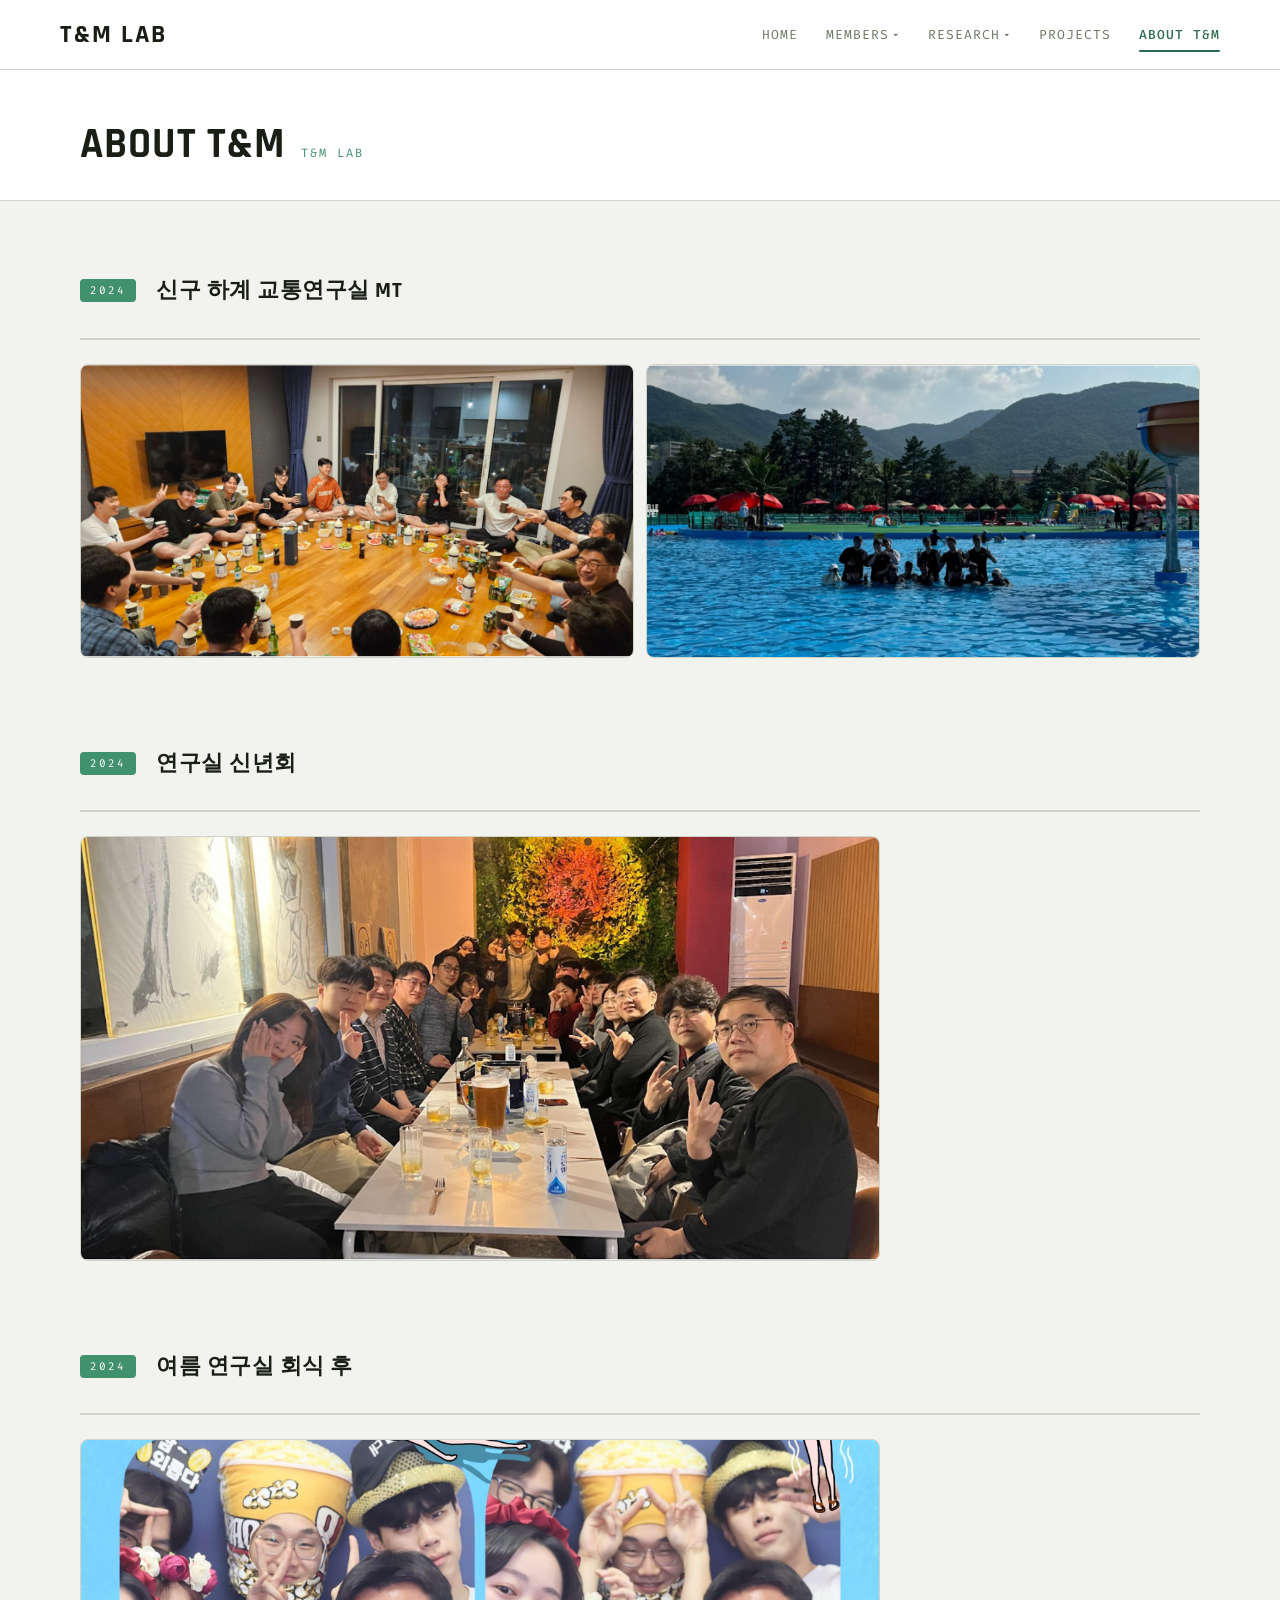
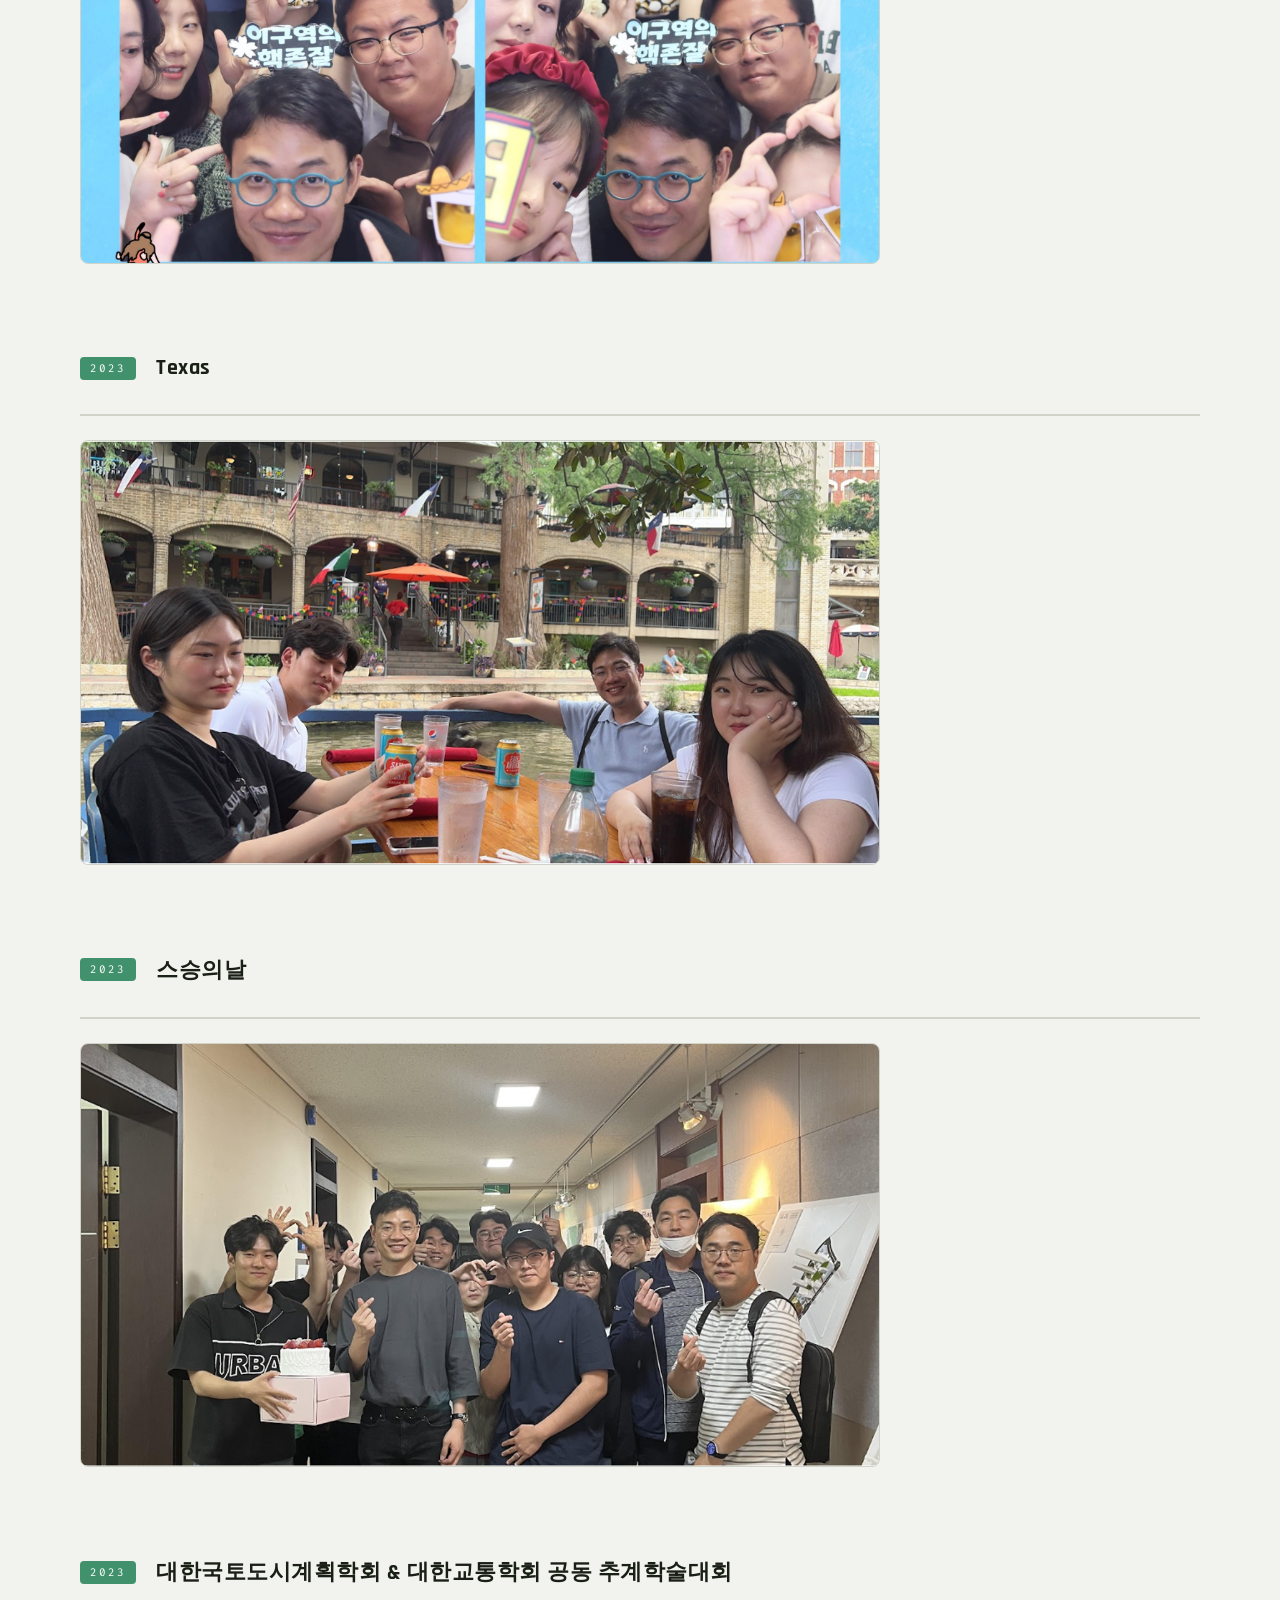
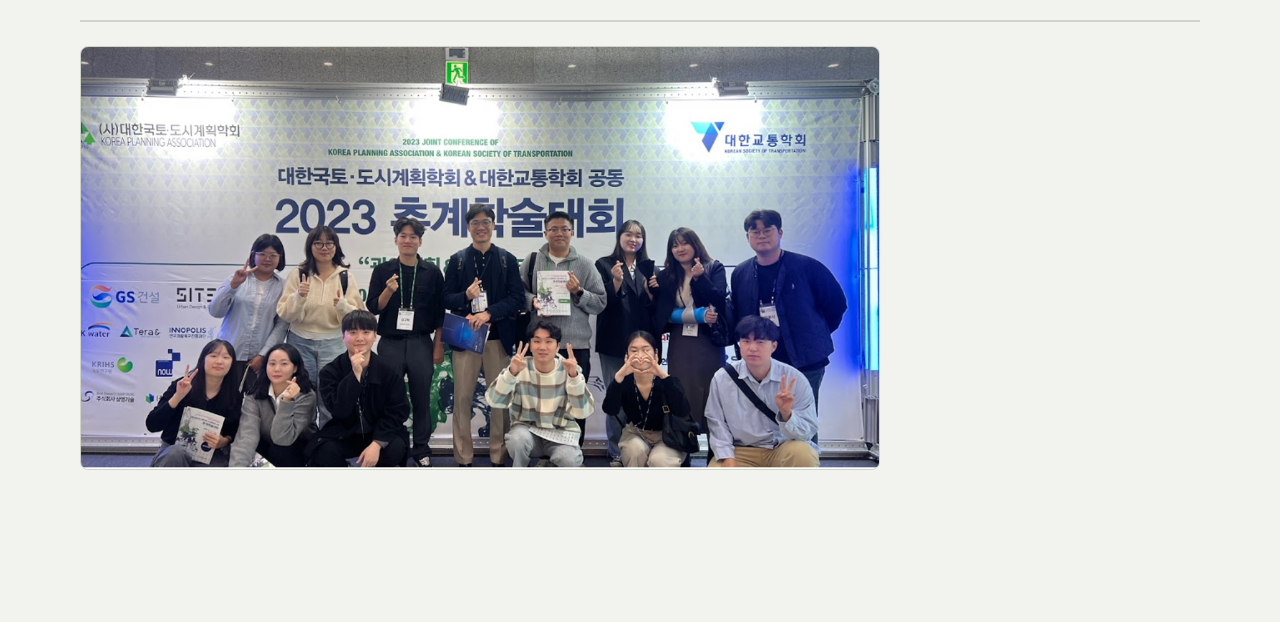
==== About.html @ 8f8538b5 "Add files via upload" ====
<!DOCTYPE html>
<html lang="ko">
<head>
<meta charset="UTF-8">
<title>T&M LAB — About T&M</title>
<link rel="stylesheet" href="css/style_Publications.css">
<link href="https://fonts.googleapis.com/css2?family=Rajdhani:wght@500;700&family=Noto+Sans+KR:wght@300;400;600&family=Fira+Code:wght@400;500&display=swap" rel="stylesheet">

<style>
/* ── About 갤러리 스타일 ── */
.about-wrap {
  max-width: 1400px;
  margin: 0 auto;
  padding: 56px 80px 80px;
}

/* 이벤트 블록 */
.event-block {
  margin-bottom: 72px;
}

.event-header {
  display: flex;
  align-items: center;
  gap: 20px;
  margin-bottom: 24px;
  padding-bottom: 14px;
  border-bottom: 2px solid var(--border);
}

.event-year {
  font-family: 'Fira Code', monospace;
  font-size: 11px;
  letter-spacing: 2px;
  color: white;
  background: var(--green-mid);
  padding: 4px 10px;
  border-radius: 4px;
  flex-shrink: 0;
}

.event-title {
  font-family: 'Rajdhani', sans-serif;
  font-size: 22px;
  font-weight: 700;
  color: var(--text);
  letter-spacing: 0.5px;
}

/* 사진 그리드 */
.photo-grid {
  display: grid;
  gap: 12px;
}

/* 사진 1장 */
.photo-grid.cols-1 {
  grid-template-columns: 1fr;
  max-width: 800px;
}

/* 사진 2장 */
.photo-grid.cols-2 {
  grid-template-columns: repeat(2, 1fr);
}

/* 사진 3장 */
.photo-grid.cols-3 {
  grid-template-columns: repeat(3, 1fr);
}

/* 사진 4장 이상: 2열 또는 3열 자동 */
.photo-grid.cols-4 {
  grid-template-columns: repeat(2, 1fr);
}
.photo-grid.cols-5,
.photo-grid.cols-6 {
  grid-template-columns: repeat(3, 1fr);
}

/* 사진 카드 */
.photo-card {
  position: relative;
  overflow: hidden;
  border-radius: 8px;
  background: var(--bg);
  border: 1px solid var(--border);
  aspect-ratio: 17:9;
}

.photo-card img {
  width: 100%;
  height: 100%;
  object-fit: cover;
  display: block;
  transition: transform .4s ease;
}

.photo-card:hover img {
  transform: scale(1.04);
}

/* 이미지 없을 때 placeholder */
.photo-card .placeholder {
  width: 100%;
  height: 100%;
  display: flex;
  flex-direction: column;
  align-items: center;
  justify-content: center;
  gap: 8px;
  color: var(--border);
}

.photo-card .placeholder svg {
  opacity: .4;
}

.photo-card .placeholder span {
  font-family: 'Fira Code', monospace;
  font-size: 11px;
  opacity: .5;
}

/* 라이트박스 오버레이 */
#lightbox {
  display: none;
  position: fixed;
  inset: 0;
  background: rgba(0,0,0,.88);
  z-index: 9999;
  align-items: center;
  justify-content: center;
}
#lightbox.active { display: flex; }

#lightbox img {
  max-width: 90vw;
  max-height: 88vh;
  object-fit: contain;
  border-radius: 4px;
  box-shadow: 0 8px 48px rgba(0,0,0,.6);
}

#lightbox-close {
  position: fixed;
  top: 24px;
  right: 32px;
  color: white;
  font-size: 32px;
  cursor: pointer;
  line-height: 1;
  opacity: .7;
  transition: opacity .2s;
}
#lightbox-close:hover { opacity: 1; }

#lightbox-prev,
#lightbox-nav,
#lightbox-next {
  position: fixed;
  top: 50%;
  transform: translateY(-50%);
  color: white;
  font-size: 36px;
  cursor: pointer;
  opacity: .6;
  transition: opacity .2s;
  user-select: none;
  padding: 16px;
}
#lightbox-prev:hover,
#lightbox-next:hover { opacity: 1; }
#lightbox-prev { left: 16px; }
#lightbox-next { right: 16px; }

#lightbox-caption {
  position: fixed;
  bottom: 20px;
  left: 50%;
  transform: translateX(-50%);
  color: rgba(255,255,255,.7);
  font-family: 'Fira Code', monospace;
  font-size: 12px;
  letter-spacing: 1px;
}
</style>
</head>

<body>

<!-- ── HEADER ── -->
<header>
  <a class="logo" href="index.html">T&M LAB</a>
  <nav>
    <div class="nav-item"><a href="index.html">HOME</a></div>
    <div class="nav-item has-drop">
      <a href="Members/Advisor.html">MEMBERS <span class="chevron">▾</span></a>
      <div class="dropdown">
        <div class="dropdown-inner">
          <a href="Members/Advisor.html">Advisor</a>
          <a href="Members/Advisee.html">Advisee</a>
          <a href="Members/Postdoc.html">Postdoc</a>
          <a href="Members/Alumni.html">Alumni</a>
        </div>
      </div>
    </div>
    <div class="nav-item has-drop">
      <a href="Research/Publications.html">RESEARCH <span class="chevron">▾</span></a>
      <div class="dropdown">
        <div class="dropdown-inner">
          <a href="Research/Publications.html">Publications</a>
          <a href="Research/Patents.html">Patents</a>
          <a href="Research/Awards.html">Awards</a>
          <a href="Research/Conference.html">Conference Papers</a>
        </div>
      </div>
    </div>
    <div class="nav-item"><a href="Projects.html">PROJECTS</a></div>
    <div class="nav-item active"><a href="About.html">ABOUT T&M</a></div>
  </nav>
</header>

<!-- ── PAGE HERO ── -->
<div class="page-hero">
  <div class="page-hero-top">
    <h1>ABOUT T&M</h1>
    <span>T&M LAB</span>
  </div>
</div>

<!-- ── CONTENT ── -->
<div class="about-wrap">

  <!--
  =====================================================================
  이벤트 추가 방법:

  <div class="event-block">
    <div class="event-header">
      <span class="event-year">YYYY</span>
      <h2 class="event-title">이벤트 이름</h2>
    </div>
    <div class="photo-grid cols-N">   ← N = 사진 수 (1~6)
      <div class="photo-card">
        <img src="img/about/파일명.jpg" alt="설명" loading="lazy">
      </div>
      ... (사진 수만큼 반복)
    </div>
  </div>

  사진 수에 따라 cols-1 ~ cols-6 중 선택
  =====================================================================
  -->

  <!-- ── 2024 신구 하계 교통연구실 MT ── -->
  <div class="event-block">
    <div class="event-header">
      <span class="event-year">2024</span>
      <h2 class="event-title">신구 하계 교통연구실 MT</h2>
    </div>
    <div class="photo-grid cols-2">
      <div class="photo-card">
        <img src="img/about/2024 신구 하계 교통연구실 MT_1.png" alt="2024 하계 MT" loading="lazy"
             onerror="this.style.display='none';this.nextElementSibling.style.display='flex'">
        <div class="placeholder" style="display:none">
          <svg width="40" height="40" viewBox="0 0 24 24" fill="none" stroke="currentColor" stroke-width="1.5"><rect x="3" y="3" width="18" height="18" rx="2"/><circle cx="8.5" cy="8.5" r="1.5"/><path d="m21 15-5-5L5 21"/></svg>
          <span>img/about/2024_mt_01.jpg</span>
        </div>
      </div>
      <div class="photo-card">
        <img src="img/about/2024 신구 하계 교통연구실 MT_2.png" alt="2024 하계 MT" loading="lazy"
             onerror="this.style.display='none';this.nextElementSibling.style.display='flex'">
        <div class="placeholder" style="display:none">
          <svg width="40" height="40" viewBox="0 0 24 24" fill="none" stroke="currentColor" stroke-width="1.5"><rect x="3" y="3" width="18" height="18" rx="2"/><circle cx="8.5" cy="8.5" r="1.5"/><path d="m21 15-5-5L5 21"/></svg>
          <span>img/about/2024_mt_02.jpg</span>
        </div>
      </div>
    </div>
  </div>

  <!-- ── 2024 연구실 신년회 ── -->
  <div class="event-block">
    <div class="event-header">
      <span class="event-year">2024</span>
      <h2 class="event-title">연구실 신년회</h2>
    </div>
    <div class="photo-grid cols-1">
      <div class="photo-card">
        <img src="img/about/2024 연구실 신년회.png" alt="2024 신년회" loading="lazy"
             onerror="this.style.display='none';this.nextElementSibling.style.display='flex'">
        <div class="placeholder" style="display:none">
          <svg width="40" height="40" viewBox="0 0 24 24" fill="none" stroke="currentColor" stroke-width="1.5"><rect x="3" y="3" width="18" height="18" rx="2"/><circle cx="8.5" cy="8.5" r="1.5"/><path d="m21 15-5-5L5 21"/></svg>
          <span>img/about/2024_newyear_01.jpg</span>
        </div>
      </div>
    </div>
  </div>

  <!-- ── 2024 여름 연구실 회식 후 ── -->
  <div class="event-block">
    <div class="event-header">
      <span class="event-year">2024</span>
      <h2 class="event-title">여름 연구실 회식 후</h2>
    </div>
    <div class="photo-grid cols-1">
      <div class="photo-card">
        <img src="img/about/2024 여름연구실 회식후_가공.jpg" alt="2024 여름 회식" loading="lazy"
             onerror="this.style.display='none';this.nextElementSibling.style.display='flex'">
        <div class="placeholder" style="display:none">
          <svg width="40" height="40" viewBox="0 0 24 24" fill="none" stroke="currentColor" stroke-width="1.5"><rect x="3" y="3" width="18" height="18" rx="2"/><circle cx="8.5" cy="8.5" r="1.5"/><path d="m21 15-5-5L5 21"/></svg>
          <span>img/about/2024_dinner_01.jpg</span>
        </div>
      </div>
    </div>
  </div>

  <!-- ── 2023 Texas ── -->
  <div class="event-block">
    <div class="event-header">
      <span class="event-year">2023</span>
      <h2 class="event-title">Texas</h2>
    </div>
    <div class="photo-grid cols-1">
      <div class="photo-card">
        <img src="img/about/2023 Texas.png" alt="2023 Texas" loading="lazy"
             onerror="this.style.display='none';this.nextElementSibling.style.display='flex'">
        <div class="placeholder" style="display:none">
          <svg width="40" height="40" viewBox="0 0 24 24" fill="none" stroke="currentColor" stroke-width="1.5"><rect x="3" y="3" width="18" height="18" rx="2"/><circle cx="8.5" cy="8.5" r="1.5"/><path d="m21 15-5-5L5 21"/></svg>
          <span>img/about/2023_texas_01.jpg</span>
        </div>
      </div>
    </div>
  </div>

  <!-- ── 2023 스승의날 ── -->
  <div class="event-block">
    <div class="event-header">
      <span class="event-year">2023</span>
      <h2 class="event-title">스승의날</h2>
    </div>
    <div class="photo-grid cols-1">
      <div class="photo-card">
        <img src="img/about/2023 스승의날.png" alt="2023 스승의날" loading="lazy"
             onerror="this.style.display='none';this.nextElementSibling.style.display='flex'">
        <div class="placeholder" style="display:none">
          <svg width="40" height="40" viewBox="0 0 24 24" fill="none" stroke="currentColor" stroke-width="1.5"><rect x="3" y="3" width="18" height="18" rx="2"/><circle cx="8.5" cy="8.5" r="1.5"/><path d="m21 15-5-5L5 21"/></svg>
          <span>img/about/2023_teachersday_01.jpg</span>
        </div>
      </div>
    </div>
  </div>

  <!-- ── 2023 대한국토도시계획학회&대한교통학회 공동 추계학술대회 ── -->
  <div class="event-block">
    <div class="event-header">
      <span class="event-year">2023</span>
      <h2 class="event-title">대한국토도시계획학회 &amp; 대한교통학회 공동 추계학술대회</h2>
    </div>
    <div class="photo-grid cols-1">
      <div class="photo-card">
        <img src="img/about/2023 대한국토도시계획학회&대한교통학회 공동 추계학술대회.png" alt="2023 추계학술대회" loading="lazy"
             onerror="this.style.display='none';this.nextElementSibling.style.display='flex'">
        <div class="placeholder" style="display:none">
          <svg width="40" height="40" viewBox="0 0 24 24" fill="none" stroke="currentColor" stroke-width="1.5"><rect x="3" y="3" width="18" height="18" rx="2"/><circle cx="8.5" cy="8.5" r="1.5"/><path d="m21 15-5-5L5 21"/></svg>
          <span>img/about/2023_conference_01.jpg</span>
        </div>
      </div>
    </div>
  </div>

</div><!-- /about-wrap -->

<!-- ── 라이트박스 ── -->
<div id="lightbox">
  <span id="lightbox-close">&times;</span>
  <span id="lightbox-prev">&#8249;</span>
  <img id="lightbox-img" src="" alt="">
  <span id="lightbox-next">&#8250;</span>
  <div id="lightbox-caption"></div>
</div>

</div><!-- /research-wrap -->
<script src="js/about.js"></script>

</body>
</html>
---- css/style_Publications.css ----
:root{
  --bg:#F2F3EE;
  --green-deep:#2D6A4F;
  --green-mid:#40916C;
  --green-light:#52B788;
  --orange:#C06000;
  --text:#1a1f16;
  --text-sub:#4a5240;
  --border:#d0d4c8;
}

*{ box-sizing:border-box; }

body{
  margin:0;
  background:var(--bg);
  font-family:'Noto Sans KR',sans-serif;
  color:var(--text);
}

/* ── HEADER ── */
header{
  display:flex;
  justify-content:space-between;
  align-items:center;
  padding:18px 60px;
  border-bottom:1px solid var(--border);
  background:#ffffff;
  position:relative;
  z-index:100;
}

.logo{
  font-family:Rajdhani;
  font-weight:700;
  font-size:26px;
  letter-spacing:2px;
  text-decoration:none;
  color:var(--text);
}

nav{ display:flex; align-items:center; }

.nav-item{
  position:relative;
  margin-left:28px;
}

.nav-item > a{
  text-decoration:none;
  font-family:'Fira Code';
  font-size:13px;
  color:#6b7560;
  letter-spacing:1px;
  padding:6px 0;
  display:flex;
  align-items:center;
  gap:4px;
  transition:.2s;
  cursor:pointer;
}

.nav-item > a:hover{ color:var(--green-deep); }

.nav-item.active > a{ color:var(--green-deep); font-weight:500; }

.nav-item.active:not(.has-drop) > a::after{
  content:''; position:absolute; bottom:-3px; left:0; right:0;
  height:2px; background:var(--green-deep); border-radius:2px;
}

.nav-item.active.has-drop > a::before{
  content:''; position:absolute; bottom:-3px; left:0; right:0;
  height:2px; background:var(--green-deep); border-radius:2px;
}

.nav-item.has-drop > a .chevron{ font-size:11px; transition:.2s; display:inline-block; }
.nav-item:hover > a .chevron{ transform:rotate(180deg); }

.dropdown{
  position:absolute; top:100%; padding-top:20px; left:50%;
  transform:translateX(-50%); background:transparent;
  opacity:0; pointer-events:none; transition:opacity .2s; z-index:200;
}

.nav-item:hover .dropdown{ opacity:1; pointer-events:all; }

.dropdown-inner{
  background:#fff; border:1px solid var(--border); border-radius:8px;
  overflow:hidden; box-shadow:0 12px 32px rgba(0,0,0,.1); min-width:160px;
}

.dropdown a{
  display:block; padding:10px 18px; font-family:'Fira Code'; font-size:11px;
  color:#4a5240; text-decoration:none; transition:.15s; white-space:nowrap;
  border-bottom:1px solid #f0f2ec;
}

.dropdown a:last-child{ border-bottom:none; }
.dropdown a:hover{ background:var(--bg); color:var(--green-deep); padding-left:22px; }

/* ── PAGE HERO ── */
.page-hero{
  background:#fff;
  border-bottom:1px solid var(--border);
  padding:48px 80px 0;
}

.page-hero-top{
  display:flex; align-items:baseline; gap:16px; margin-bottom:28px;
}

.page-hero-top h1{
  font-family:Rajdhani; font-size:42px; font-weight:700; margin:0; letter-spacing:1px;
}

.page-hero-top span{
  font-family:'Fira Code'; font-size:12px; color:var(--green-mid); letter-spacing:2px;
}

.sub-nav{ display:flex; gap:0; }

.sub-nav a{
  font-family:'Fira Code'; font-size:12px; color:#6b7560; text-decoration:none;
  padding:12px 24px; border-bottom:2px solid transparent; transition:.2s; letter-spacing:1px;
}

.sub-nav a:hover{ color:var(--green-deep); }

.sub-nav a.active{
  color:var(--green-deep); border-bottom-color:var(--green-deep); font-weight:500;
}

/* ── CONTENT ── */
.research-wrap{
  max-width:1400px;
  margin:0 auto;
  padding:56px 80px;
}

/* ── 검색 + 필터 ── */
.search-bar{
  display:flex; gap:12px; margin-bottom:32px; align-items:center;
}

.search-input-wrap{ position:relative; flex:1; }

.search-input-wrap svg{
  position:absolute; left:14px; top:50%; transform:translateY(-50%);
  color:#9aa090; pointer-events:none;
}

.search-input{
  width:100%; padding:11px 14px 11px 40px; border:1px solid var(--border);
  border-radius:8px; font-family:'Noto Sans KR',sans-serif; font-size:14px;
  background:#fff; color:var(--text); outline:none; transition:.2s;
}

.search-input:focus{
  border-color:var(--green-mid);
  box-shadow:0 0 0 3px color-mix(in srgb, var(--green-mid) 12%, transparent);
}

.filter-select{
  padding:11px 32px 11px 16px; border:1px solid var(--border); border-radius:8px;
  font-family:'Fira Code'; font-size:12px; background:#fff; color:var(--text-sub);
  outline:none; cursor:pointer; transition:.2s; appearance:none;
  background-image:url("data:image/svg+xml,%3Csvg xmlns='http://www.w3.org/2000/svg' width='12' height='12' viewBox='0 0 24 24' fill='none' stroke='%236b7560' stroke-width='2'%3E%3Cpath d='M6 9l6 6 6-6'/%3E%3C/svg%3E");
  background-repeat:no-repeat; background-position:right 10px center;
}

.filter-select:focus{ border-color:var(--green-mid); }

/* 결과 카운트 */
.result-count{
  font-family:'Fira Code'; font-size:11px; color:var(--text-sub);
  margin-bottom:28px; letter-spacing:.5px;
}

.result-count span{ color:var(--green-deep); font-weight:500; }

/* ── 연도 그룹 ── */
.year-group{ margin-bottom:48px; }

.year-label{
  font-family:Rajdhani; font-size:28px; font-weight:700; color:var(--green-deep);
  margin-bottom:16px; display:flex; align-items:center; gap:12px;
}

.year-label::after{ content:''; flex:1; height:1px; background:var(--border); }

/* ── 논문 아이템 ── */
.pub-list{ display:flex; flex-direction:column; }

.pub-item{
  display:flex; gap:20px; padding:18px 0;
  border-bottom:1px solid #f0f2ec; align-items:flex-start;
}

.pub-item:last-child{ border-bottom:none; }

/* 번호 */
.pub-num{
  font-family:'Fira Code'; font-size:14px; color:var(--border);
  min-width:32px; padding-top:4px; text-align:right; flex-shrink:0;
}

.pub-content{ flex:1; }

/* 제목 */
.pub-title{
  font-size:15px; font-weight:600; color:var(--text); line-height:1.55; margin-bottom:5px;
}

/* 저자 */
.pub-authors{
  font-size:13px; color:var(--text-sub); margin-bottom:6px; line-height:1.5;
}

.pub-authors strong{ color:var(--green-deep); font-weight:600; }

/* 저널 + 연도 */
.pub-meta{ display:flex; align-items:center; gap:8px; flex-wrap:wrap; }

.pub-journal{ font-family:'Fira Code'; font-size:11px; color:var(--orange); }

.pub-year-tag{
  font-family:'Fira Code'; font-size:10px; color:var(--text-sub);
  background:var(--bg); border:1px solid var(--border); padding:2px 8px; border-radius:4px;
}

/* 국문/영문 구분 태그 */
.pub-lang{
  font-family:'Fira Code'; font-size:9px; padding:2px 7px; border-radius:4px;
}

.pub-lang.ko{
  background:color-mix(in srgb, var(--green-deep) 8%, white);
  color:var(--green-deep);
  border:1px solid color-mix(in srgb, var(--green-deep) 20%, white);
}

.pub-lang.en{
  background:color-mix(in srgb, #5b6cf0 8%, white);
  color:#5b6cf0;
  border:1px solid color-mix(in srgb, #5b6cf0 20%, white);
}

/* 숨김 */
.pub-item.hidden{ display:none; }
.year-group.hidden{ display:none; }
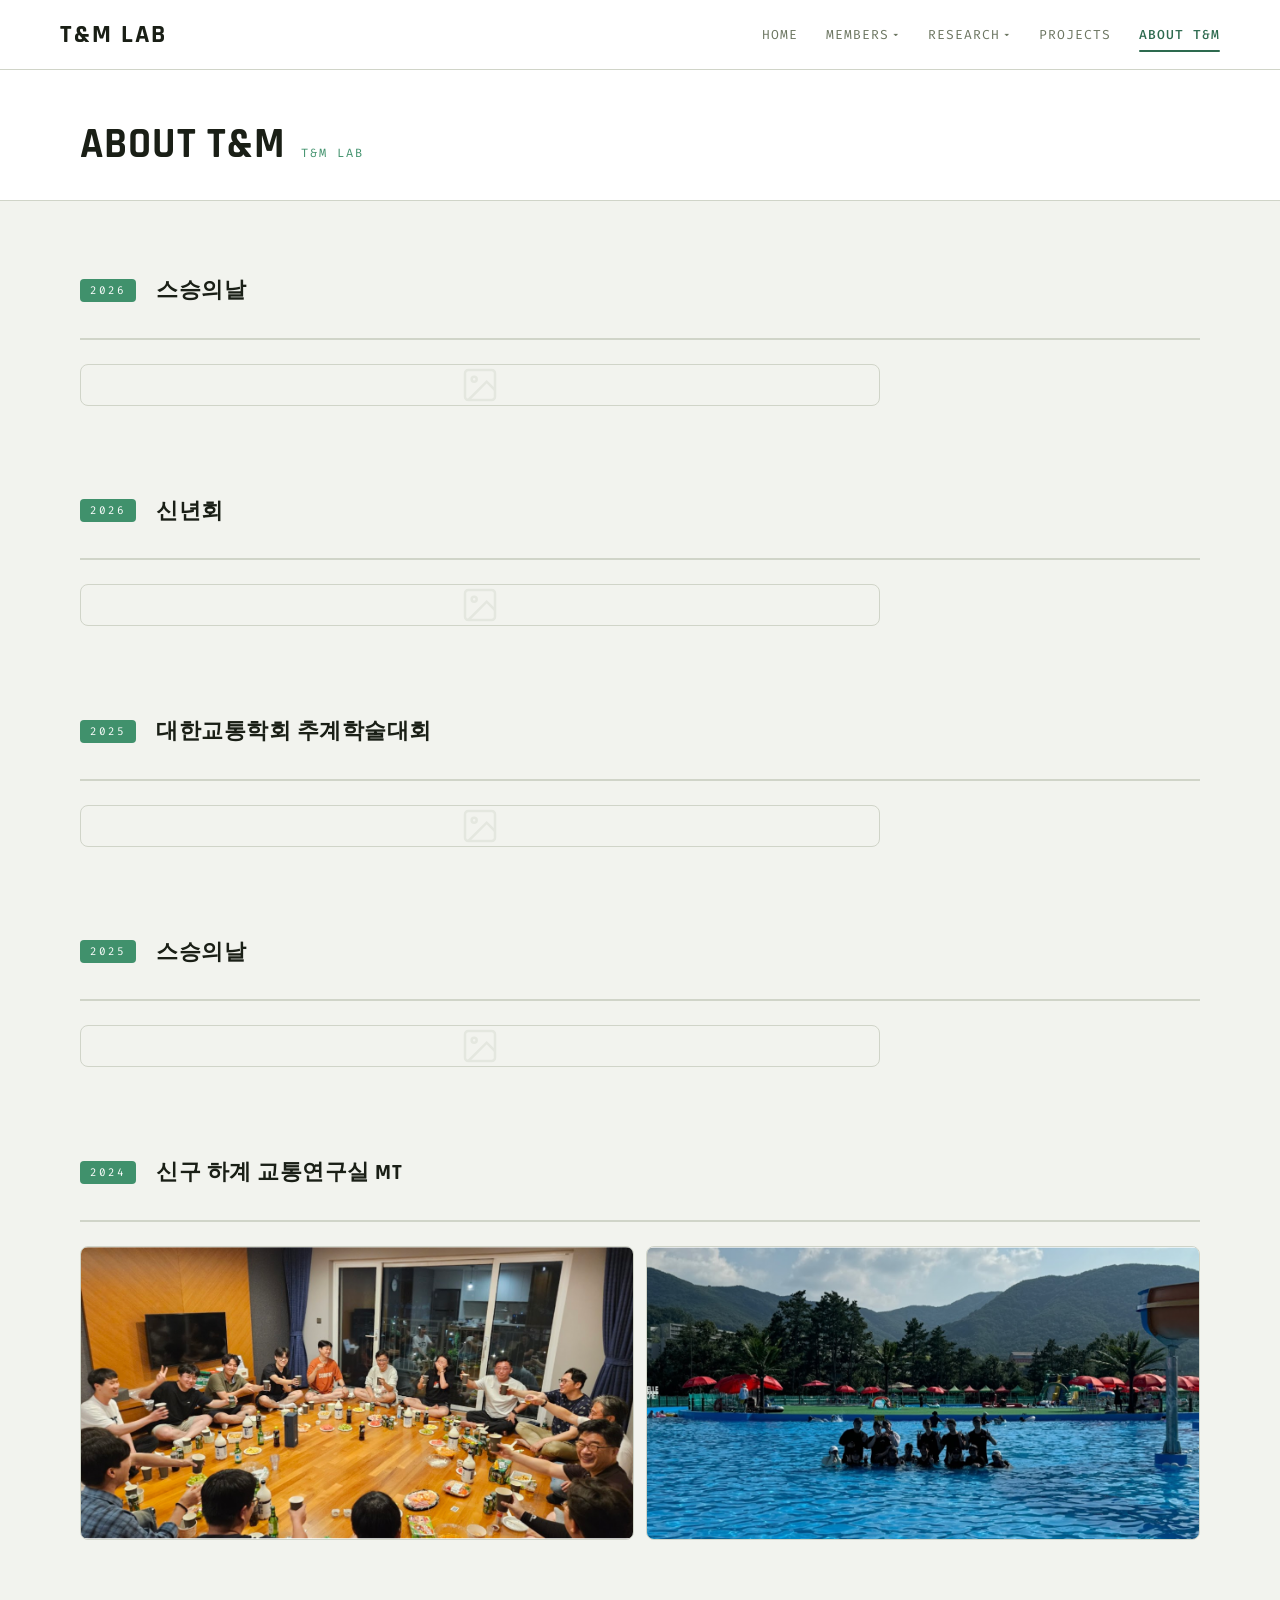
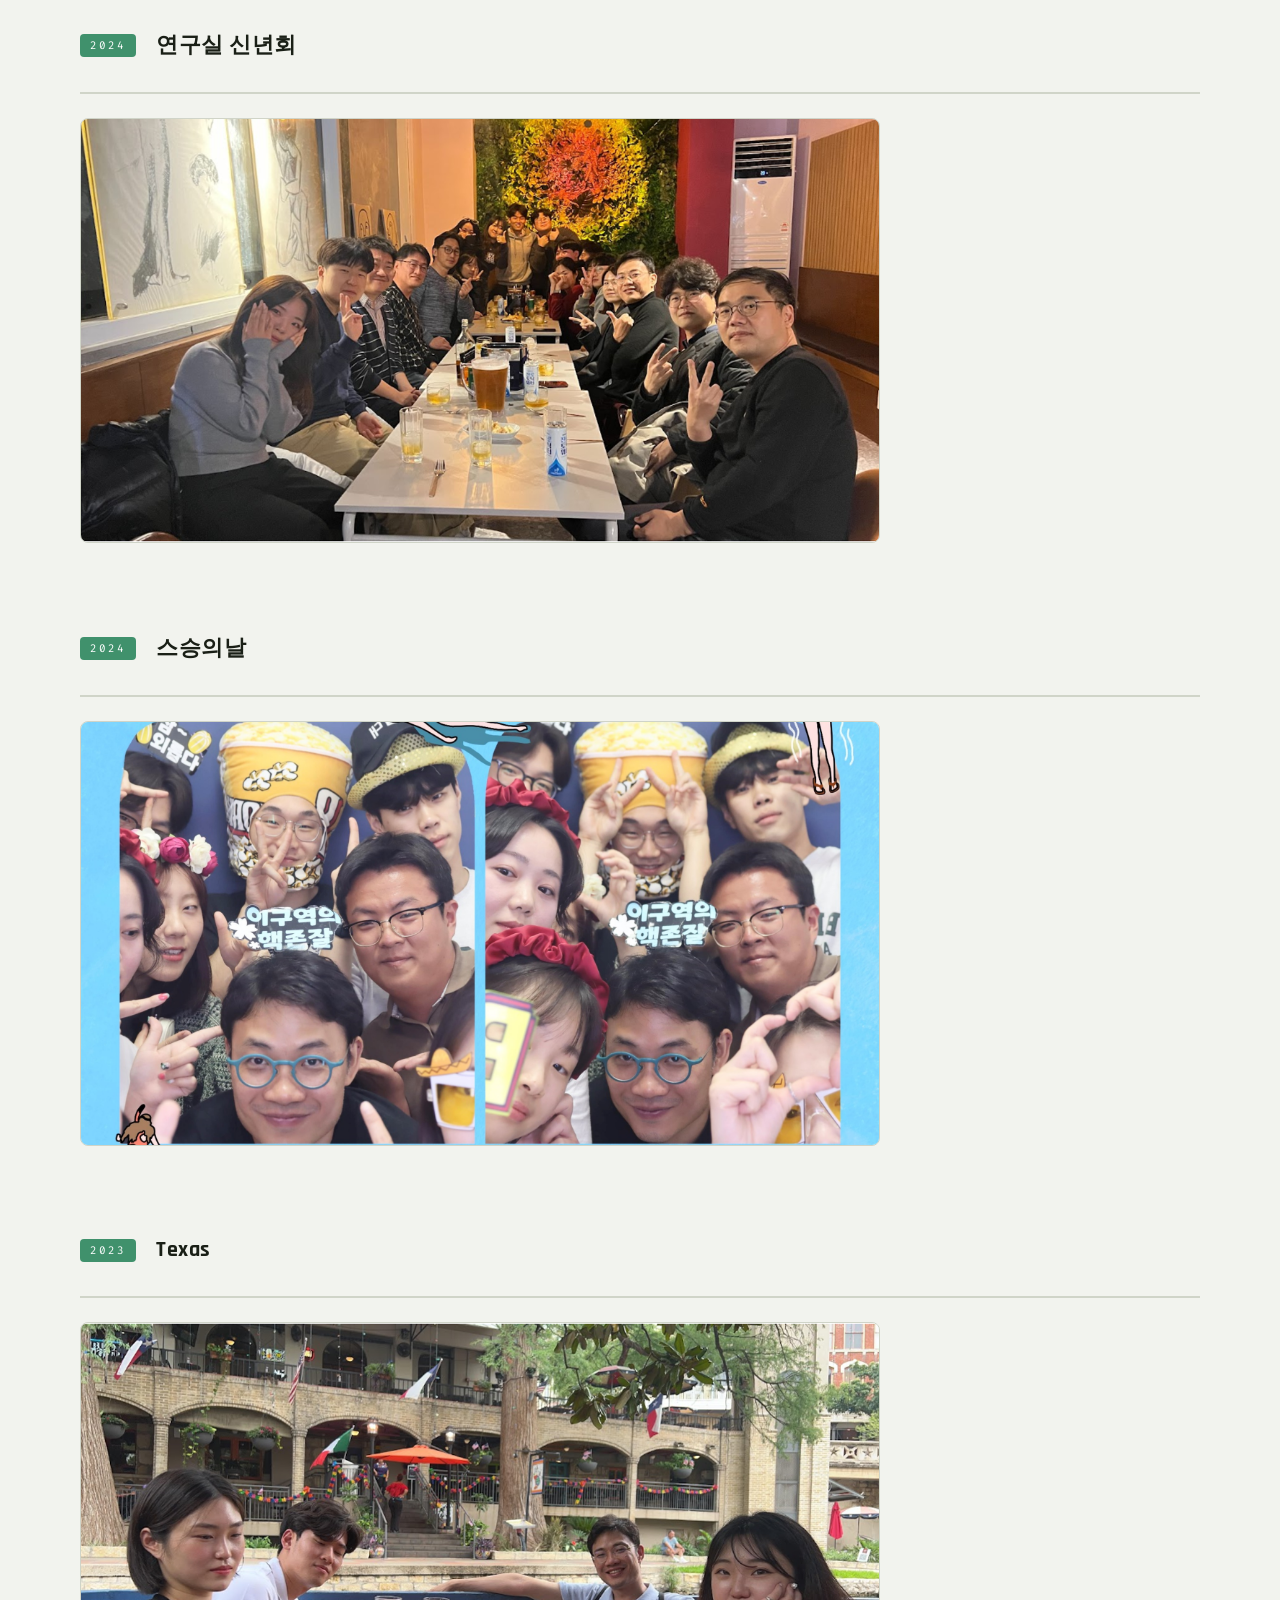
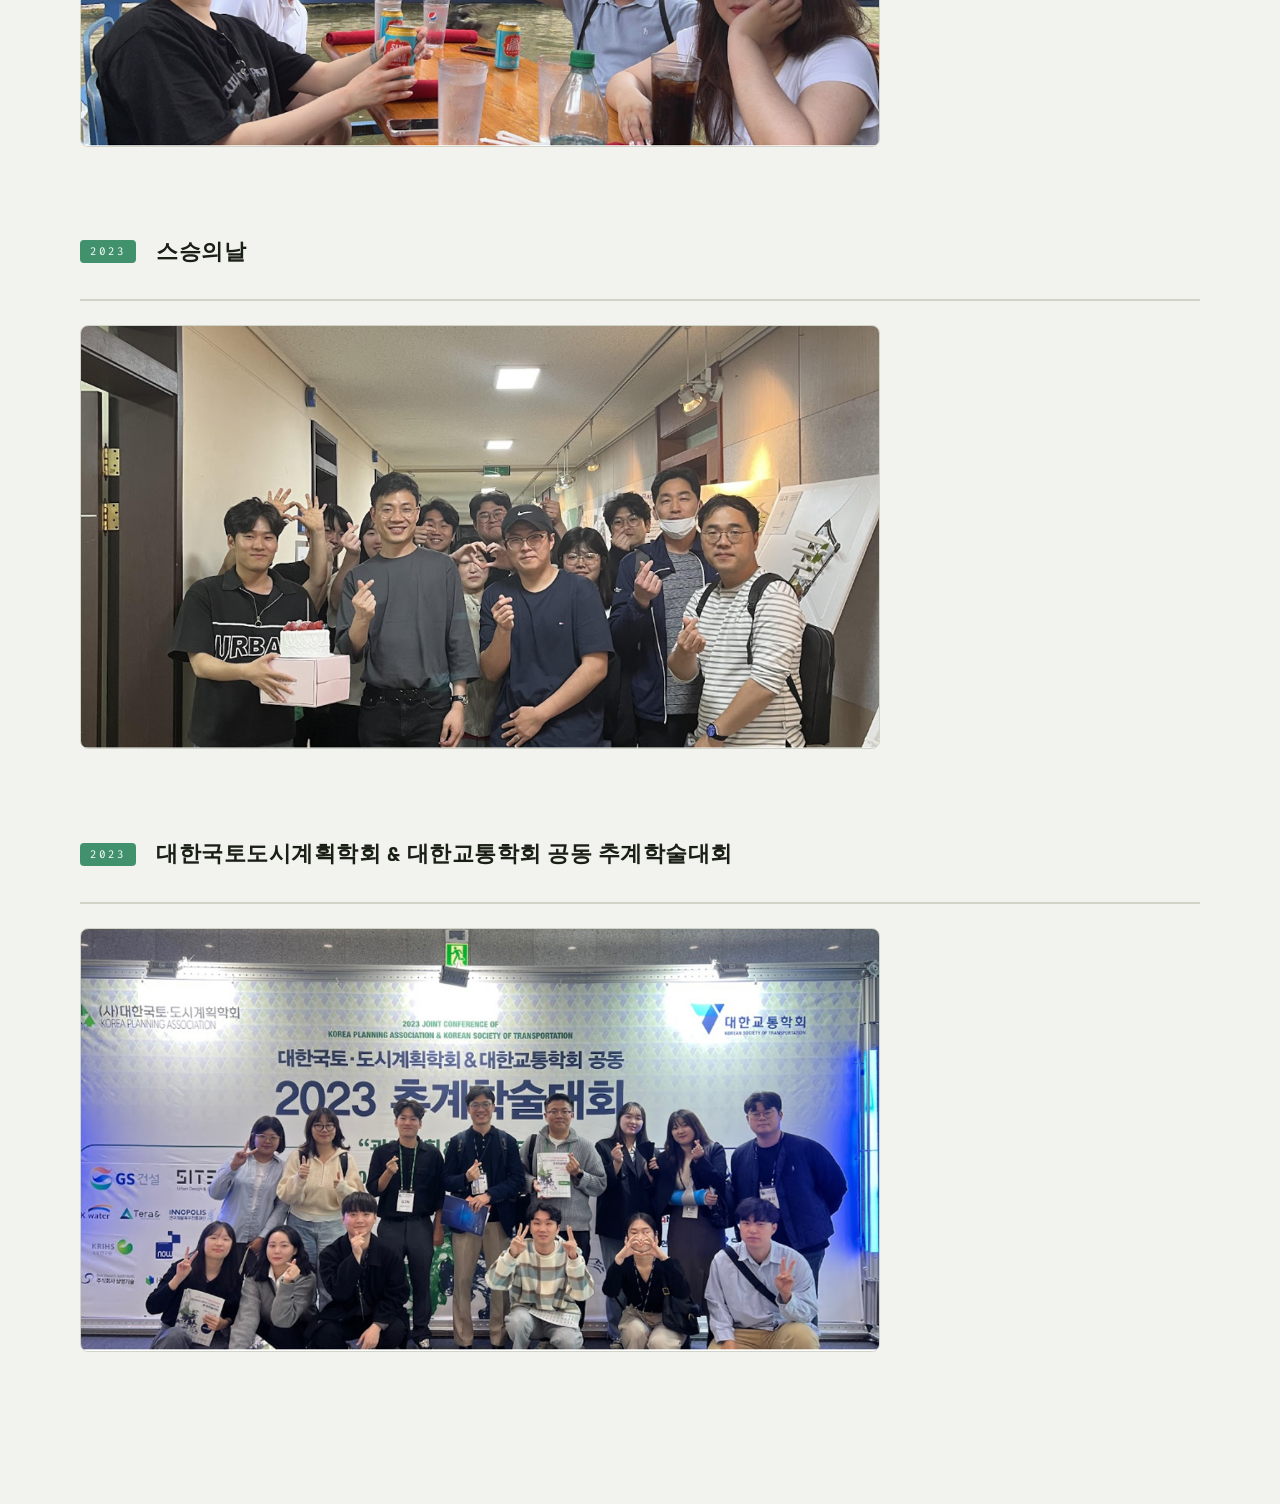
==== commit aef6ee18: "Add files via upload" ====
--- a/About.html
+++ b/About.html
@@ -252,6 +252,76 @@
   사진 수에 따라 cols-1 ~ cols-6 중 선택
   =====================================================================
   -->
+  <!-- ── 2026 스승의날 ── -->
+  <div class="event-block">
+    <div class="event-header">
+      <span class="event-year">2026</span>
+      <h2 class="event-title">스승의날</h2>
+    </div>
+    <div class="photo-grid cols-1">
+      <div class="photo-card">
+        <img src="img/about/2026 스승의날.jpg" alt="2026 스승의날" loading="lazy"
+             onerror="this.style.display='none';this.nextElementSibling.style.display='flex'">
+        <div class="placeholder" style="display:none">
+          <svg width="40" height="40" viewBox="0 0 24 24" fill="none" stroke="currentColor" stroke-width="1.5"><rect x="3" y="3" width="18" height="18" rx="2"/><circle cx="8.5" cy="8.5" r="1.5"/><path d="m21 15-5-5L5 21"/></svg>
+        </div>
+      </div>
+    </div>
+  </div>
+  
+  <!-- ── 2026 신년회 ── -->
+  <div class="event-block">
+    <div class="event-header">
+      <span class="event-year">2026</span>
+      <h2 class="event-title">신년회</h2>
+    </div>
+    <div class="photo-grid cols-1">
+      <div class="photo-card">
+        <img src="img/about/2026 신년회.jpg" alt="2026 신년회" loading="lazy"
+             onerror="this.style.display='none';this.nextElementSibling.style.display='flex'">
+        <div class="placeholder" style="display:none">
+          <svg width="40" height="40" viewBox="0 0 24 24" fill="none" stroke="currentColor" stroke-width="1.5"><rect x="3" y="3" width="18" height="18" rx="2"/><circle cx="8.5" cy="8.5" r="1.5"/><path d="m21 15-5-5L5 21"/></svg>
+        </div>
+      </div>
+    </div>
+  </div>
+  
+  <!-- ── 2025 대한교통학회 추계학술대회 ── -->
+  <div class="event-block">
+    <div class="event-header">
+      <span class="event-year">2025</span>
+      <h2 class="event-title">대한교통학회 추계학술대회</h2>
+    </div>
+    <div class="photo-grid cols-1">
+      <div class="photo-card">
+        <img src="img/about/2025 대한교통학회 추계학술대회.jpg" alt="2025 대한교통학회 추계학술대회" loading="lazy"
+             onerror="this.style.display='none';this.nextElementSibling.style.display='flex'">
+        <div class="placeholder" style="display:none">
+          <svg width="40" height="40" viewBox="0 0 24 24" fill="none" stroke="currentColor" stroke-width="1.5"><rect x="3" y="3" width="18" height="18" rx="2"/><circle cx="8.5" cy="8.5" r="1.5"/><path d="m21 15-5-5L5 21"/></svg>
+        </div>
+      </div>
+    </div>
+  </div>
+
+  
+  <!-- ── 2025 스승의날 ── -->
+  <div class="event-block">
+    <div class="event-header">
+      <span class="event-year">2025</span>
+      <h2 class="event-title">스승의날</h2>
+    </div>
+    <div class="photo-grid cols-1">
+      <div class="photo-card">
+        <img src="img/about/2025 스승의날.jpg" alt="2025 스승의날" loading="lazy"
+             onerror="this.style.display='none';this.nextElementSibling.style.display='flex'">
+        <div class="placeholder" style="display:none">
+          <svg width="40" height="40" viewBox="0 0 24 24" fill="none" stroke="currentColor" stroke-width="1.5"><rect x="3" y="3" width="18" height="18" rx="2"/><circle cx="8.5" cy="8.5" r="1.5"/><path d="m21 15-5-5L5 21"/></svg>
+        </div>
+      </div>
+    </div>
+  </div>
+
+  
 
   <!-- ── 2024 신구 하계 교통연구실 MT ── -->
   <div class="event-block">
@@ -301,7 +371,7 @@
   <div class="event-block">
     <div class="event-header">
       <span class="event-year">2024</span>
-      <h2 class="event-title">여름 연구실 회식 후</h2>
+      <h2 class="event-title">스승의날</h2>
     </div>
     <div class="photo-grid cols-1">
       <div class="photo-card">
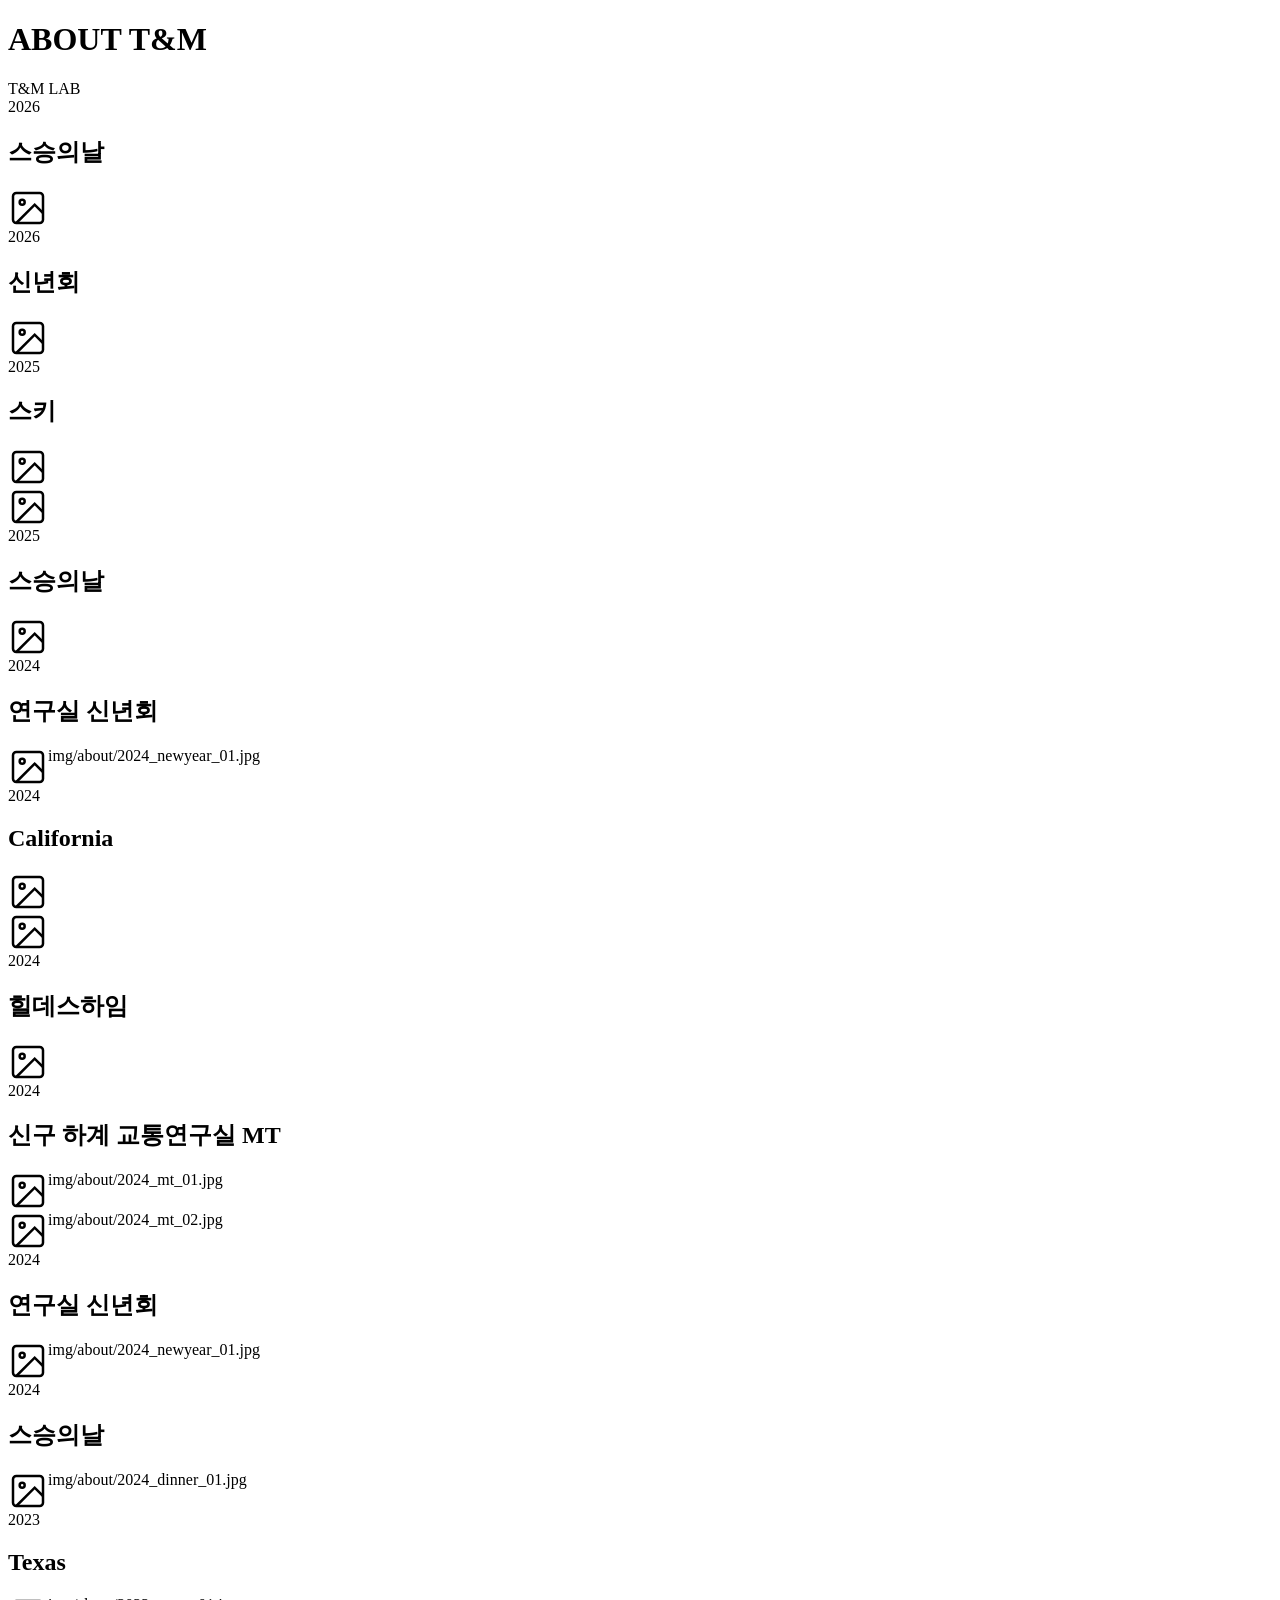
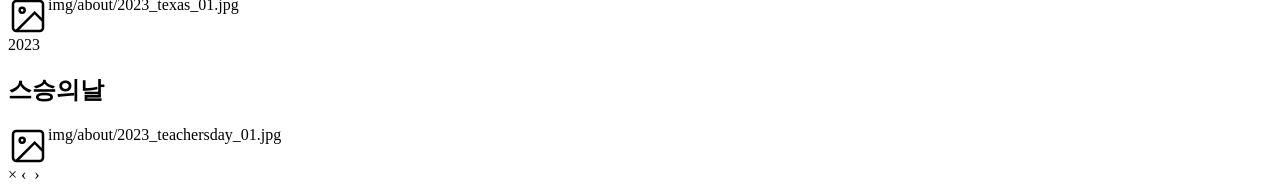
==== commit 7a5ab109: "Add files via upload" ====
--- a/About.html
+++ b/About.html
@@ -1,457 +1,315 @@
-<!DOCTYPE html>
-<html lang="ko">
-<head>
-<meta charset="UTF-8">
-<title>T&M LAB — About T&M</title>
-<link rel="stylesheet" href="css/style_Publications.css">
-<link href="https://fonts.googleapis.com/css2?family=Rajdhani:wght@500;700&family=Noto+Sans+KR:wght@300;400;600&family=Fira+Code:wght@400;500&display=swap" rel="stylesheet">
-
-<style>
-/* ── About 갤러리 스타일 ── */
-.about-wrap {
-  max-width: 1400px;
-  margin: 0 auto;
-  padding: 56px 80px 80px;
-}
-
-/* 이벤트 블록 */
-.event-block {
-  margin-bottom: 72px;
-}
-
-.event-header {
-  display: flex;
-  align-items: center;
-  gap: 20px;
-  margin-bottom: 24px;
-  padding-bottom: 14px;
-  border-bottom: 2px solid var(--border);
-}
-
-.event-year {
-  font-family: 'Fira Code', monospace;
-  font-size: 11px;
-  letter-spacing: 2px;
-  color: white;
-  background: var(--green-mid);
-  padding: 4px 10px;
-  border-radius: 4px;
-  flex-shrink: 0;
-}
-
-.event-title {
-  font-family: 'Rajdhani', sans-serif;
-  font-size: 22px;
-  font-weight: 700;
-  color: var(--text);
-  letter-spacing: 0.5px;
-}
-
-/* 사진 그리드 */
-.photo-grid {
-  display: grid;
-  gap: 12px;
-}
-
-/* 사진 1장 */
-.photo-grid.cols-1 {
-  grid-template-columns: 1fr;
-  max-width: 800px;
-}
-
-/* 사진 2장 */
-.photo-grid.cols-2 {
-  grid-template-columns: repeat(2, 1fr);
-}
-
-/* 사진 3장 */
-.photo-grid.cols-3 {
-  grid-template-columns: repeat(3, 1fr);
-}
-
-/* 사진 4장 이상: 2열 또는 3열 자동 */
-.photo-grid.cols-4 {
-  grid-template-columns: repeat(2, 1fr);
-}
-.photo-grid.cols-5,
-.photo-grid.cols-6 {
-  grid-template-columns: repeat(3, 1fr);
-}
-
-/* 사진 카드 */
-.photo-card {
-  position: relative;
-  overflow: hidden;
-  border-radius: 8px;
-  background: var(--bg);
-  border: 1px solid var(--border);
-  aspect-ratio: 17:9;
-}
-
-.photo-card img {
-  width: 100%;
-  height: 100%;
-  object-fit: cover;
-  display: block;
-  transition: transform .4s ease;
-}
-
-.photo-card:hover img {
-  transform: scale(1.04);
-}
-
-/* 이미지 없을 때 placeholder */
-.photo-card .placeholder {
-  width: 100%;
-  height: 100%;
-  display: flex;
-  flex-direction: column;
-  align-items: center;
-  justify-content: center;
-  gap: 8px;
-  color: var(--border);
-}
-
-.photo-card .placeholder svg {
-  opacity: .4;
-}
-
-.photo-card .placeholder span {
-  font-family: 'Fira Code', monospace;
-  font-size: 11px;
-  opacity: .5;
-}
-
-/* 라이트박스 오버레이 */
-#lightbox {
-  display: none;
-  position: fixed;
-  inset: 0;
-  background: rgba(0,0,0,.88);
-  z-index: 9999;
-  align-items: center;
-  justify-content: center;
-}
-#lightbox.active { display: flex; }
-
-#lightbox img {
-  max-width: 90vw;
-  max-height: 88vh;
-  object-fit: contain;
-  border-radius: 4px;
-  box-shadow: 0 8px 48px rgba(0,0,0,.6);
-}
-
-#lightbox-close {
-  position: fixed;
-  top: 24px;
-  right: 32px;
-  color: white;
-  font-size: 32px;
-  cursor: pointer;
-  line-height: 1;
-  opacity: .7;
-  transition: opacity .2s;
-}
-#lightbox-close:hover { opacity: 1; }
-
-#lightbox-prev,
-#lightbox-nav,
-#lightbox-next {
-  position: fixed;
-  top: 50%;
-  transform: translateY(-50%);
-  color: white;
-  font-size: 36px;
-  cursor: pointer;
-  opacity: .6;
-  transition: opacity .2s;
-  user-select: none;
-  padding: 16px;
-}
-#lightbox-prev:hover,
-#lightbox-next:hover { opacity: 1; }
-#lightbox-prev { left: 16px; }
-#lightbox-next { right: 16px; }
-
-#lightbox-caption {
-  position: fixed;
-  bottom: 20px;
-  left: 50%;
-  transform: translateX(-50%);
-  color: rgba(255,255,255,.7);
-  font-family: 'Fira Code', monospace;
-  font-size: 12px;
-  letter-spacing: 1px;
-}
-</style>
-</head>
-
-<body>
-
-<!-- ── HEADER ── -->
-<header>
-  <a class="logo" href="index.html">T&M LAB</a>
-  <nav>
-    <div class="nav-item"><a href="index.html">HOME</a></div>
-    <div class="nav-item has-drop">
-      <a href="Members/Advisor.html">MEMBERS <span class="chevron">▾</span></a>
-      <div class="dropdown">
-        <div class="dropdown-inner">
-          <a href="Members/Advisor.html">Advisor</a>
-          <a href="Members/Advisee.html">Advisee</a>
-          <a href="Members/Postdoc.html">Postdoc</a>
-          <a href="Members/Alumni.html">Alumni</a>
-        </div>
-      </div>
-    </div>
-    <div class="nav-item has-drop">
-      <a href="Research/Publications.html">RESEARCH <span class="chevron">▾</span></a>
-      <div class="dropdown">
-        <div class="dropdown-inner">
-          <a href="Research/Publications.html">Publications</a>
-          <a href="Research/Patents.html">Patents</a>
-          <a href="Research/Awards.html">Awards</a>
-          <a href="Research/Conference.html">Conference Papers</a>
-        </div>
-      </div>
-    </div>
-    <div class="nav-item"><a href="Projects.html">PROJECTS</a></div>
-    <div class="nav-item active"><a href="About.html">ABOUT T&M</a></div>
-  </nav>
-</header>
-
-<!-- ── PAGE HERO ── -->
-<div class="page-hero">
-  <div class="page-hero-top">
-    <h1>ABOUT T&M</h1>
-    <span>T&M LAB</span>
-  </div>
-</div>
-
-<!-- ── CONTENT ── -->
-<div class="about-wrap">
-
-  <!--
-  =====================================================================
-  이벤트 추가 방법:
-
-  <div class="event-block">
-    <div class="event-header">
-      <span class="event-year">YYYY</span>
-      <h2 class="event-title">이벤트 이름</h2>
-    </div>
-    <div class="photo-grid cols-N">   ← N = 사진 수 (1~6)
-      <div class="photo-card">
-        <img src="img/about/파일명.jpg" alt="설명" loading="lazy">
-      </div>
-      ... (사진 수만큼 반복)
-    </div>
-  </div>
-
-  사진 수에 따라 cols-1 ~ cols-6 중 선택
-  =====================================================================
-  -->
-  <!-- ── 2026 스승의날 ── -->
-  <div class="event-block">
-    <div class="event-header">
-      <span class="event-year">2026</span>
-      <h2 class="event-title">스승의날</h2>
-    </div>
-    <div class="photo-grid cols-1">
-      <div class="photo-card">
-        <img src="img/about/2026 스승의날.jpg" alt="2026 스승의날" loading="lazy"
-             onerror="this.style.display='none';this.nextElementSibling.style.display='flex'">
-        <div class="placeholder" style="display:none">
-          <svg width="40" height="40" viewBox="0 0 24 24" fill="none" stroke="currentColor" stroke-width="1.5"><rect x="3" y="3" width="18" height="18" rx="2"/><circle cx="8.5" cy="8.5" r="1.5"/><path d="m21 15-5-5L5 21"/></svg>
-        </div>
-      </div>
-    </div>
-  </div>
-  
-  <!-- ── 2026 신년회 ── -->
-  <div class="event-block">
-    <div class="event-header">
-      <span class="event-year">2026</span>
-      <h2 class="event-title">신년회</h2>
-    </div>
-    <div class="photo-grid cols-1">
-      <div class="photo-card">
-        <img src="img/about/2026 신년회.jpg" alt="2026 신년회" loading="lazy"
-             onerror="this.style.display='none';this.nextElementSibling.style.display='flex'">
-        <div class="placeholder" style="display:none">
-          <svg width="40" height="40" viewBox="0 0 24 24" fill="none" stroke="currentColor" stroke-width="1.5"><rect x="3" y="3" width="18" height="18" rx="2"/><circle cx="8.5" cy="8.5" r="1.5"/><path d="m21 15-5-5L5 21"/></svg>
-        </div>
-      </div>
-    </div>
-  </div>
-  
-  <!-- ── 2025 대한교통학회 추계학술대회 ── -->
-  <div class="event-block">
-    <div class="event-header">
-      <span class="event-year">2025</span>
-      <h2 class="event-title">대한교통학회 추계학술대회</h2>
-    </div>
-    <div class="photo-grid cols-1">
-      <div class="photo-card">
-        <img src="img/about/2025 대한교통학회 추계학술대회.jpg" alt="2025 대한교통학회 추계학술대회" loading="lazy"
-             onerror="this.style.display='none';this.nextElementSibling.style.display='flex'">
-        <div class="placeholder" style="display:none">
-          <svg width="40" height="40" viewBox="0 0 24 24" fill="none" stroke="currentColor" stroke-width="1.5"><rect x="3" y="3" width="18" height="18" rx="2"/><circle cx="8.5" cy="8.5" r="1.5"/><path d="m21 15-5-5L5 21"/></svg>
-        </div>
-      </div>
-    </div>
-  </div>
-
-  
-  <!-- ── 2025 스승의날 ── -->
-  <div class="event-block">
-    <div class="event-header">
-      <span class="event-year">2025</span>
-      <h2 class="event-title">스승의날</h2>
-    </div>
-    <div class="photo-grid cols-1">
-      <div class="photo-card">
-        <img src="img/about/2025 스승의날.jpg" alt="2025 스승의날" loading="lazy"
-             onerror="this.style.display='none';this.nextElementSibling.style.display='flex'">
-        <div class="placeholder" style="display:none">
-          <svg width="40" height="40" viewBox="0 0 24 24" fill="none" stroke="currentColor" stroke-width="1.5"><rect x="3" y="3" width="18" height="18" rx="2"/><circle cx="8.5" cy="8.5" r="1.5"/><path d="m21 15-5-5L5 21"/></svg>
-        </div>
-      </div>
-    </div>
-  </div>
-
-  
-
-  <!-- ── 2024 신구 하계 교통연구실 MT ── -->
-  <div class="event-block">
-    <div class="event-header">
-      <span class="event-year">2024</span>
-      <h2 class="event-title">신구 하계 교통연구실 MT</h2>
-    </div>
-    <div class="photo-grid cols-2">
-      <div class="photo-card">
-        <img src="img/about/2024 신구 하계 교통연구실 MT_1.png" alt="2024 하계 MT" loading="lazy"
-             onerror="this.style.display='none';this.nextElementSibling.style.display='flex'">
-        <div class="placeholder" style="display:none">
-          <svg width="40" height="40" viewBox="0 0 24 24" fill="none" stroke="currentColor" stroke-width="1.5"><rect x="3" y="3" width="18" height="18" rx="2"/><circle cx="8.5" cy="8.5" r="1.5"/><path d="m21 15-5-5L5 21"/></svg>
-          <span>img/about/2024_mt_01.jpg</span>
-        </div>
-      </div>
-      <div class="photo-card">
-        <img src="img/about/2024 신구 하계 교통연구실 MT_2.png" alt="2024 하계 MT" loading="lazy"
-             onerror="this.style.display='none';this.nextElementSibling.style.display='flex'">
-        <div class="placeholder" style="display:none">
-          <svg width="40" height="40" viewBox="0 0 24 24" fill="none" stroke="currentColor" stroke-width="1.5"><rect x="3" y="3" width="18" height="18" rx="2"/><circle cx="8.5" cy="8.5" r="1.5"/><path d="m21 15-5-5L5 21"/></svg>
-          <span>img/about/2024_mt_02.jpg</span>
-        </div>
-      </div>
-    </div>
-  </div>
-
-  <!-- ── 2024 연구실 신년회 ── -->
-  <div class="event-block">
-    <div class="event-header">
-      <span class="event-year">2024</span>
-      <h2 class="event-title">연구실 신년회</h2>
-    </div>
-    <div class="photo-grid cols-1">
-      <div class="photo-card">
-        <img src="img/about/2024 연구실 신년회.png" alt="2024 신년회" loading="lazy"
-             onerror="this.style.display='none';this.nextElementSibling.style.display='flex'">
-        <div class="placeholder" style="display:none">
-          <svg width="40" height="40" viewBox="0 0 24 24" fill="none" stroke="currentColor" stroke-width="1.5"><rect x="3" y="3" width="18" height="18" rx="2"/><circle cx="8.5" cy="8.5" r="1.5"/><path d="m21 15-5-5L5 21"/></svg>
-          <span>img/about/2024_newyear_01.jpg</span>
-        </div>
-      </div>
-    </div>
-  </div>
-
-  <!-- ── 2024 여름 연구실 회식 후 ── -->
-  <div class="event-block">
-    <div class="event-header">
-      <span class="event-year">2024</span>
-      <h2 class="event-title">스승의날</h2>
-    </div>
-    <div class="photo-grid cols-1">
-      <div class="photo-card">
-        <img src="img/about/2024 여름연구실 회식후_가공.jpg" alt="2024 여름 회식" loading="lazy"
-             onerror="this.style.display='none';this.nextElementSibling.style.display='flex'">
-        <div class="placeholder" style="display:none">
-          <svg width="40" height="40" viewBox="0 0 24 24" fill="none" stroke="currentColor" stroke-width="1.5"><rect x="3" y="3" width="18" height="18" rx="2"/><circle cx="8.5" cy="8.5" r="1.5"/><path d="m21 15-5-5L5 21"/></svg>
-          <span>img/about/2024_dinner_01.jpg</span>
-        </div>
-      </div>
-    </div>
-  </div>
-
-  <!-- ── 2023 Texas ── -->
-  <div class="event-block">
-    <div class="event-header">
-      <span class="event-year">2023</span>
-      <h2 class="event-title">Texas</h2>
-    </div>
-    <div class="photo-grid cols-1">
-      <div class="photo-card">
-        <img src="img/about/2023 Texas.png" alt="2023 Texas" loading="lazy"
-             onerror="this.style.display='none';this.nextElementSibling.style.display='flex'">
-        <div class="placeholder" style="display:none">
-          <svg width="40" height="40" viewBox="0 0 24 24" fill="none" stroke="currentColor" stroke-width="1.5"><rect x="3" y="3" width="18" height="18" rx="2"/><circle cx="8.5" cy="8.5" r="1.5"/><path d="m21 15-5-5L5 21"/></svg>
-          <span>img/about/2023_texas_01.jpg</span>
-        </div>
-      </div>
-    </div>
-  </div>
-
-  <!-- ── 2023 스승의날 ── -->
-  <div class="event-block">
-    <div class="event-header">
-      <span class="event-year">2023</span>
-      <h2 class="event-title">스승의날</h2>
-    </div>
-    <div class="photo-grid cols-1">
-      <div class="photo-card">
-        <img src="img/about/2023 스승의날.png" alt="2023 스승의날" loading="lazy"
-             onerror="this.style.display='none';this.nextElementSibling.style.display='flex'">
-        <div class="placeholder" style="display:none">
-          <svg width="40" height="40" viewBox="0 0 24 24" fill="none" stroke="currentColor" stroke-width="1.5"><rect x="3" y="3" width="18" height="18" rx="2"/><circle cx="8.5" cy="8.5" r="1.5"/><path d="m21 15-5-5L5 21"/></svg>
-          <span>img/about/2023_teachersday_01.jpg</span>
-        </div>
-      </div>
-    </div>
-  </div>
-
-  <!-- ── 2023 대한국토도시계획학회&대한교통학회 공동 추계학술대회 ── -->
-  <div class="event-block">
-    <div class="event-header">
-      <span class="event-year">2023</span>
-      <h2 class="event-title">대한국토도시계획학회 &amp; 대한교통학회 공동 추계학술대회</h2>
-    </div>
-    <div class="photo-grid cols-1">
-      <div class="photo-card">
-        <img src="img/about/2023 대한국토도시계획학회&대한교통학회 공동 추계학술대회.png" alt="2023 추계학술대회" loading="lazy"
-             onerror="this.style.display='none';this.nextElementSibling.style.display='flex'">
-        <div class="placeholder" style="display:none">
-          <svg width="40" height="40" viewBox="0 0 24 24" fill="none" stroke="currentColor" stroke-width="1.5"><rect x="3" y="3" width="18" height="18" rx="2"/><circle cx="8.5" cy="8.5" r="1.5"/><path d="m21 15-5-5L5 21"/></svg>
-          <span>img/about/2023_conference_01.jpg</span>
-        </div>
-      </div>
-    </div>
-  </div>
-
-</div><!-- /about-wrap -->
-
-<!-- ── 라이트박스 ── -->
-<div id="lightbox">
-  <span id="lightbox-close">&times;</span>
-  <span id="lightbox-prev">&#8249;</span>
-  <img id="lightbox-img" src="" alt="">
-  <span id="lightbox-next">&#8250;</span>
-  <div id="lightbox-caption"></div>
-</div>
-
-</div><!-- /research-wrap -->
-<script src="js/about.js"></script>
-
-</body>
-</html>
+﻿<!DOCTYPE html>
+<html lang="ko">
+<head>
+<meta charset="UTF-8">
+<meta name="viewport" content="width=device-width, initial-scale=1.0">
+<title>T&M LAB — About T&M</title>
+<link href="https://fonts.googleapis.com/css2?family=Rajdhani:wght@500;700&family=Noto+Sans+KR:wght@300;400;600&family=Fira+Code:wght@400;500&display=swap" rel="stylesheet">
+<link rel="stylesheet" href="css/common-header.css">
+
+<link rel="stylesheet" href="css/about.css">
+<link rel="stylesheet" href="css/mobile-fix.css">
+</head>
+
+<body>
+
+<!-- ── HEADER ── -->
+<div id="site-header"></div>
+
+<!-- ── PAGE HERO ── -->
+<div class="page-hero">
+  <div class="page-hero-top">
+    <h1>ABOUT T&M</h1>
+    <span>T&M LAB</span>
+  </div>
+</div>
+
+<!-- ── CONTENT ── -->
+<div class="about-wrap">
+
+  <!--
+  =====================================================================
+  이벤트 추가 방법:
+
+  <div class="event-block">
+    <div class="event-header">
+      <span class="event-year">YYYY</span>
+      <h2 class="event-title">이벤트 이름</h2>
+    </div>
+    <div class="photo-grid cols-N">   ← N = 사진 수 (1~6)
+      <div class="photo-card">
+        <img src="img/about/파일명.jpg" alt="설명" loading="lazy">
+      </div>
+      ... (사진 수만큼 반복)
+    </div>
+  </div>
+
+  사진 수에 따라 cols-1 ~ cols-6 중 선택
+  =====================================================================
+  -->
+
+  <!-- ── 2026 스승의날 ── -->
+  <div class="event-block">
+    <div class="event-header">
+      <span class="event-year">2026</span>
+      <h2 class="event-title">스승의날</h2>
+    </div>
+    <div class="photo-grid cols-1">
+      <div class="photo-card">
+        <img src="img/about/2026 스승의날.jpg" alt="2026 스승의날" loading="lazy"
+             onerror="this.style.display='none';this.nextElementSibling.style.display='flex'">
+        <div class="placeholder" style="display:none">
+          <svg width="40" height="40" viewBox="0 0 24 24" fill="none" stroke="currentColor" stroke-width="1.5"><rect x="3" y="3" width="18" height="18" rx="2"/><circle cx="8.5" cy="8.5" r="1.5"/><path d="m21 15-5-5L5 21"/></svg>
+        </div>
+      </div>
+    </div>
+  </div>
+  
+  <!-- ── 2026 신년회 ── -->
+  <div class="event-block">
+    <div class="event-header">
+      <span class="event-year">2026</span>
+      <h2 class="event-title">신년회</h2>
+    </div>
+    <div class="photo-grid cols-1">
+      <div class="photo-card">
+        <img src="img/about/2026 신년회.jpg" alt="2026 신년회" loading="lazy"
+             onerror="this.style.display='none';this.nextElementSibling.style.display='flex'">
+        <div class="placeholder" style="display:none">
+          <svg width="40" height="40" viewBox="0 0 24 24" fill="none" stroke="currentColor" stroke-width="1.5"><rect x="3" y="3" width="18" height="18" rx="2"/><circle cx="8.5" cy="8.5" r="1.5"/><path d="m21 15-5-5L5 21"/></svg>
+        </div>
+      </div>
+    </div>
+  </div>
+  
+  <!-- ── 2025 스키 ── -->
+ <div class="event-block">
+   <div class="event-header">
+     <span class="event-year">2025</span>
+     <h2 class="event-title">스키</h2>
+   </div>
+   <div class="photo-grid cols-2">
+     <div class="photo-card">
+       <img src="img/about/2025 스키-1.JPG" alt="2025 스키" loading="lazy"
+            onerror="this.style.display='none';this.nextElementSibling.style.display='flex'">
+       <div class="placeholder" style="display:none">
+         <svg width="40" height="40" viewBox="0 0 24 24" fill="none" stroke="currentColor" stroke-width="1.5"><rect x="3" y="3" width="18" height="18" rx="2"/><circle cx="8.5" cy="8.5" r="1.5"/><path d="m21 15-5-5L5 21"/></svg>
+       </div>
+     </div>
+     <div class="photo-card">
+       <img src="img/about/2025 스키-2.JPG" alt="2025 스키" loading="lazy"
+            onerror="this.style.display='none';this.nextElementSibling.style.display='flex'">
+       <div class="placeholder" style="display:none">
+         <svg width="40" height="40" viewBox="0 0 24 24" fill="none" stroke="currentColor" stroke-width="1.5"><rect x="3" y="3" width="18" height="18" rx="2"/><circle cx="8.5" cy="8.5" r="1.5"/><path d="m21 15-5-5L5 21"/></svg>
+       </div>
+     </div>
+     
+   </div>
+ </div>
+
+    
+
+
+  
+  <!-- ── 2025 스승의날 ── -->
+  <div class="event-block">
+    <div class="event-header">
+      <span class="event-year">2025</span>
+      <h2 class="event-title">스승의날</h2>
+    </div>
+    <div class="photo-grid cols-1">
+      <div class="photo-card">
+        <img src="img/about/2025 스승의날.jpg" alt="2025 스승의날" loading="lazy"
+             onerror="this.style.display='none';this.nextElementSibling.style.display='flex'">
+        <div class="placeholder" style="display:none">
+          <svg width="40" height="40" viewBox="0 0 24 24" fill="none" stroke="currentColor" stroke-width="1.5"><rect x="3" y="3" width="18" height="18" rx="2"/><circle cx="8.5" cy="8.5" r="1.5"/><path d="m21 15-5-5L5 21"/></svg>
+        </div>
+      </div>
+    </div>
+  </div>
+
+  
+  <!-- ── 2024 힐데스 하임 골프 ── -->
+  <div class="event-block">
+    <div class="event-header">
+      <span class="event-year">2024</span>
+      <h2 class="event-title">연구실 신년회</h2>
+    </div>
+    <div class="photo-grid cols-1">
+      <div class="photo-card">
+        <img src="img/about/2024 연구실 신년회.png" alt="2024 신년회" loading="lazy"
+             onerror="this.style.display='none';this.nextElementSibling.style.display='flex'">
+        <div class="placeholder" style="display:none">
+          <svg width="40" height="40" viewBox="0 0 24 24" fill="none" stroke="currentColor" stroke-width="1.5"><rect x="3" y="3" width="18" height="18" rx="2"/><circle cx="8.5" cy="8.5" r="1.5"/><path d="m21 15-5-5L5 21"/></svg>
+          <span>img/about/2024_newyear_01.jpg</span>
+        </div>
+      </div>
+    </div>
+  </div>
+  
+ <!-- ── 2024 California── -->
+ <div class="event-block">
+   <div class="event-header">
+     <span class="event-year">2024</span>
+     <h2 class="event-title">California</h2>
+   </div>
+   <div class="photo-grid cols-2">
+     <div class="photo-card">
+       <img src="img/about/2024 California_1.JPG" alt="2024 California" loading="lazy"
+            onerror="this.style.display='none';this.nextElementSibling.style.display='flex'">
+       <div class="placeholder" style="display:none">
+         <svg width="40" height="40" viewBox="0 0 24 24" fill="none" stroke="currentColor" stroke-width="1.5"><rect x="3" y="3" width="18" height="18" rx="2"/><circle cx="8.5" cy="8.5" r="1.5"/><path d="m21 15-5-5L5 21"/></svg>
+       </div>
+     </div>
+     <div class="photo-card">
+       <img src="img/about/2024 California_2.JPG" alt="2024 California" loading="lazy"
+            onerror="this.style.display='none';this.nextElementSibling.style.display='flex'">
+       <div class="placeholder" style="display:none">
+         <svg width="40" height="40" viewBox="0 0 24 24" fill="none" stroke="currentColor" stroke-width="1.5"><rect x="3" y="3" width="18" height="18" rx="2"/><circle cx="8.5" cy="8.5" r="1.5"/><path d="m21 15-5-5L5 21"/></svg>
+       </div>
+     </div>
+   </div>
+ </div>
+
+ <!-- ── 2024 힐데스하임── -->
+  <div class="event-block">
+    <div class="event-header">
+      <span class="event-year">2024</span>
+      <h2 class="event-title">힐데스하임</h2>
+    </div>
+    <div class="photo-grid cols-1">
+      <div class="photo-card">
+        <img src="img/about/2024 힐데스하임.JPG" alt="2024 힐데스하임" loading="lazy"
+             onerror="this.style.display='none';this.nextElementSibling.style.display='flex'">
+        <div class="placeholder" style="display:none">
+          <svg width="40" height="40" viewBox="0 0 24 24" fill="none" stroke="currentColor" stroke-width="1.5"><rect x="3" y="3" width="18" height="18" rx="2"/><circle cx="8.5" cy="8.5" r="1.5"/><path d="m21 15-5-5L5 21"/></svg>
+        </div>
+      </div>
+    </div>
+  </div>
+
+  <!-- ── 2024 신구 하계 교통연구실 MT ── -->
+  <div class="event-block">
+    <div class="event-header">
+      <span class="event-year">2024</span>
+      <h2 class="event-title">신구 하계 교통연구실 MT</h2>
+    </div>
+    <div class="photo-grid cols-2">
+      <div class="photo-card">
+        <img src="img/about/2024 신구 하계 교통연구실 MT_1.png" alt="2024 하계 MT" loading="lazy"
+             onerror="this.style.display='none';this.nextElementSibling.style.display='flex'">
+        <div class="placeholder" style="display:none">
+          <svg width="40" height="40" viewBox="0 0 24 24" fill="none" stroke="currentColor" stroke-width="1.5"><rect x="3" y="3" width="18" height="18" rx="2"/><circle cx="8.5" cy="8.5" r="1.5"/><path d="m21 15-5-5L5 21"/></svg>
+          <span>img/about/2024_mt_01.jpg</span>
+        </div>
+      </div>
+      <div class="photo-card">
+        <img src="img/about/2024 신구 하계 교통연구실 MT_2.png" alt="2024 하계 MT" loading="lazy"
+             onerror="this.style.display='none';this.nextElementSibling.style.display='flex'">
+        <div class="placeholder" style="display:none">
+          <svg width="40" height="40" viewBox="0 0 24 24" fill="none" stroke="currentColor" stroke-width="1.5"><rect x="3" y="3" width="18" height="18" rx="2"/><circle cx="8.5" cy="8.5" r="1.5"/><path d="m21 15-5-5L5 21"/></svg>
+          <span>img/about/2024_mt_02.jpg</span>
+        </div>
+      </div>
+    </div>
+  </div>
+
+  <!-- ── 2024 연구실 신년회 ── -->
+  <div class="event-block">
+    <div class="event-header">
+      <span class="event-year">2024</span>
+      <h2 class="event-title">연구실 신년회</h2>
+    </div>
+    <div class="photo-grid cols-1">
+      <div class="photo-card">
+        <img src="img/about/2024 연구실 신년회.png" alt="2024 신년회" loading="lazy"
+             onerror="this.style.display='none';this.nextElementSibling.style.display='flex'">
+        <div class="placeholder" style="display:none">
+          <svg width="40" height="40" viewBox="0 0 24 24" fill="none" stroke="currentColor" stroke-width="1.5"><rect x="3" y="3" width="18" height="18" rx="2"/><circle cx="8.5" cy="8.5" r="1.5"/><path d="m21 15-5-5L5 21"/></svg>
+          <span>img/about/2024_newyear_01.jpg</span>
+        </div>
+      </div>
+    </div>
+  </div>
+
+  <!-- ── 2024 여름 연구실 회식 후 ── -->
+  <div class="event-block">
+    <div class="event-header">
+      <span class="event-year">2024</span>
+      <h2 class="event-title">스승의날</h2>
+    </div>
+    <div class="photo-grid cols-1">
+      <div class="photo-card">
+        <img src="img/about/2024 여름연구실 회식후_가공.jpg" alt="2024 여름 회식" loading="lazy"
+             onerror="this.style.display='none';this.nextElementSibling.style.display='flex'">
+        <div class="placeholder" style="display:none">
+          <svg width="40" height="40" viewBox="0 0 24 24" fill="none" stroke="currentColor" stroke-width="1.5"><rect x="3" y="3" width="18" height="18" rx="2"/><circle cx="8.5" cy="8.5" r="1.5"/><path d="m21 15-5-5L5 21"/></svg>
+          <span>img/about/2024_dinner_01.jpg</span>
+        </div>
+      </div>
+    </div>
+  </div>
+
+  <!-- ── 2023 Texas ── -->
+  <div class="event-block">
+    <div class="event-header">
+      <span class="event-year">2023</span>
+      <h2 class="event-title">Texas</h2>
+    </div>
+    <div class="photo-grid cols-1">
+      <div class="photo-card">
+        <img src="img/about/2023 Texas.png" alt="2023 Texas" loading="lazy"
+             onerror="this.style.display='none';this.nextElementSibling.style.display='flex'">
+        <div class="placeholder" style="display:none">
+          <svg width="40" height="40" viewBox="0 0 24 24" fill="none" stroke="currentColor" stroke-width="1.5"><rect x="3" y="3" width="18" height="18" rx="2"/><circle cx="8.5" cy="8.5" r="1.5"/><path d="m21 15-5-5L5 21"/></svg>
+          <span>img/about/2023_texas_01.jpg</span>
+        </div>
+      </div>
+    </div>
+  </div>
+
+  <!-- ── 2023 스승의날 ── -->
+  <div class="event-block">
+    <div class="event-header">
+      <span class="event-year">2023</span>
+      <h2 class="event-title">스승의날</h2>
+    </div>
+    <div class="photo-grid cols-1">
+      <div class="photo-card">
+        <img src="img/about/2023 스승의날.png" alt="2023 스승의날" loading="lazy"
+             onerror="this.style.display='none';this.nextElementSibling.style.display='flex'">
+        <div class="placeholder" style="display:none">
+          <svg width="40" height="40" viewBox="0 0 24 24" fill="none" stroke="currentColor" stroke-width="1.5"><rect x="3" y="3" width="18" height="18" rx="2"/><circle cx="8.5" cy="8.5" r="1.5"/><path d="m21 15-5-5L5 21"/></svg>
+          <span>img/about/2023_teachersday_01.jpg</span>
+        </div>
+      </div>
+    </div>
+  </div>
+
+
+</div><!-- /about-wrap -->
+
+<!-- ── 라이트박스 ── -->
+<div id="lightbox">
+  <span id="lightbox-close">&times;</span>
+  <span id="lightbox-prev">&#8249;</span>
+  <img id="lightbox-img" src="" alt="">
+  <span id="lightbox-next">&#8250;</span>
+  <div id="lightbox-caption"></div>
+</div>
+
+</div><!-- /research-wrap -->
+<script src="js/about.js"></script>
+
+
+<script src="js/site-header.js"></script>
+<script src="js/auto-counts.js"></script>
+</body>
+</html>
+
+
+
+
+
+
+
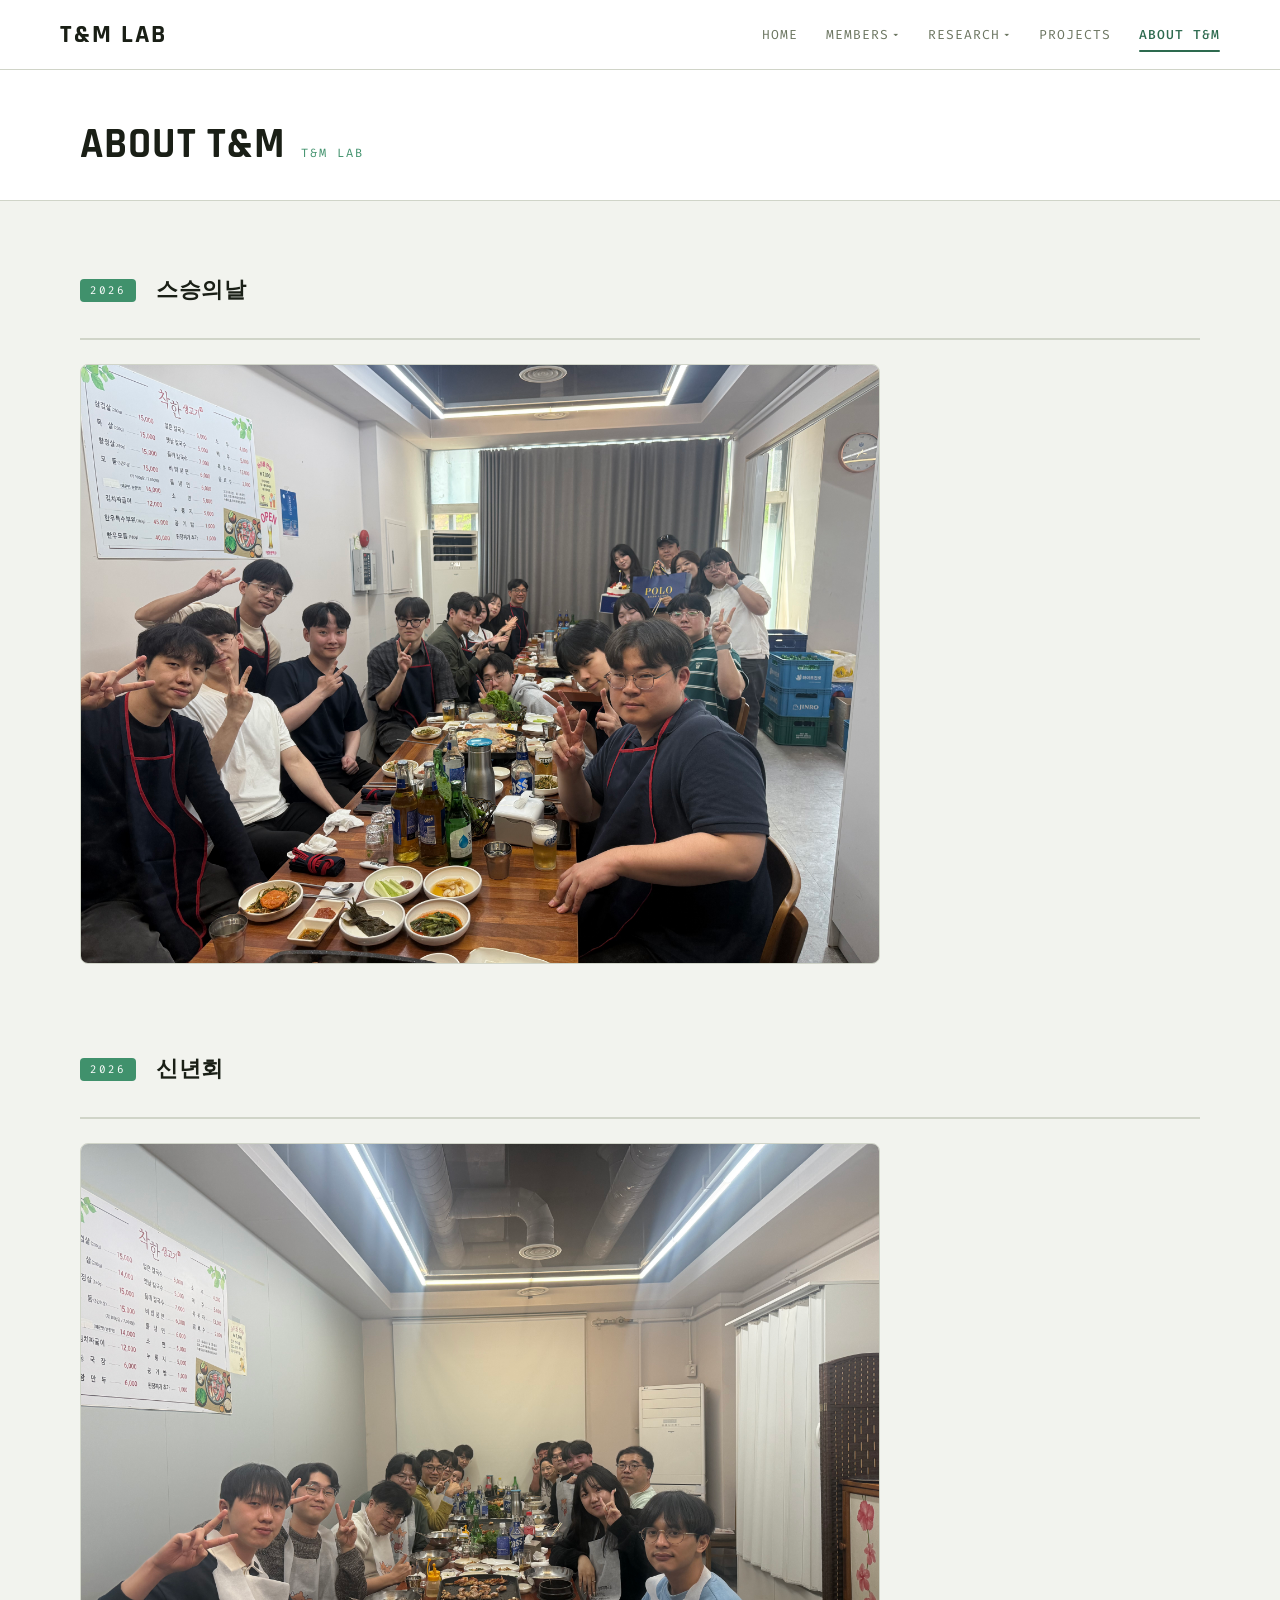
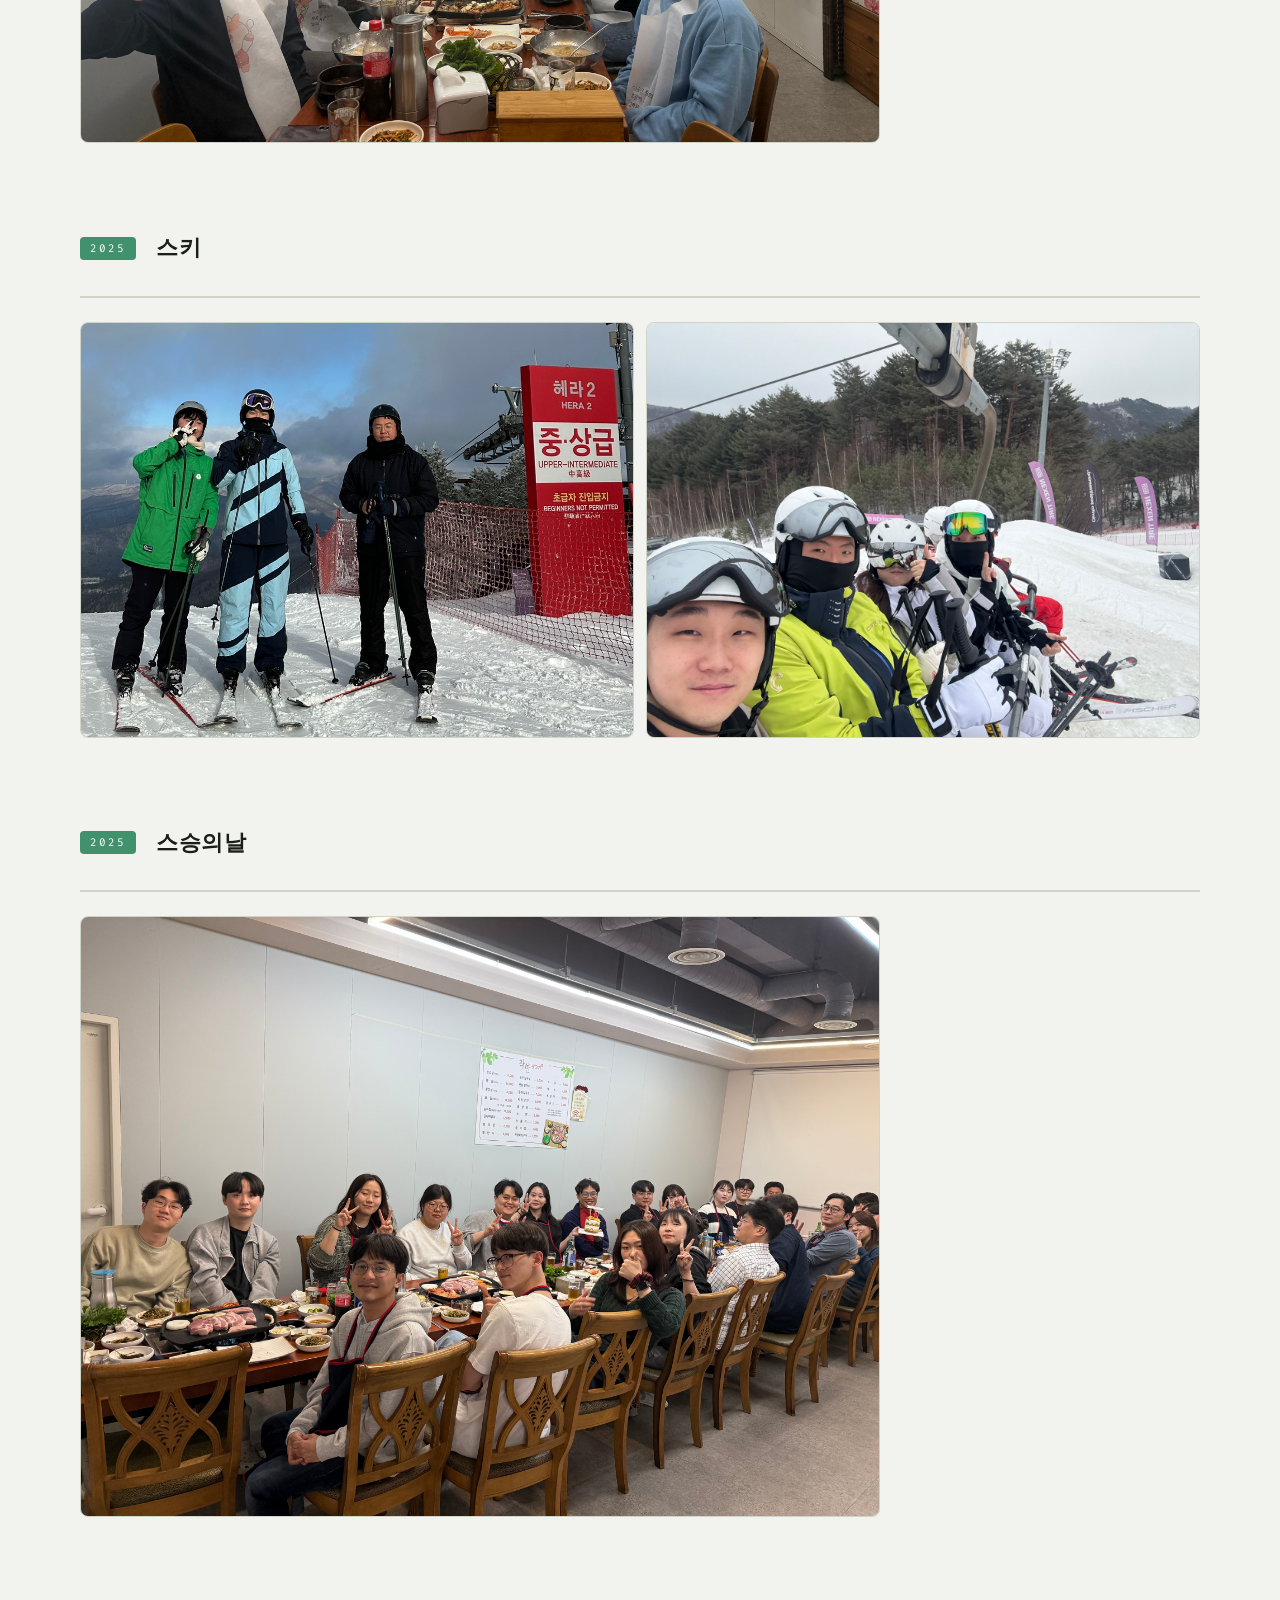
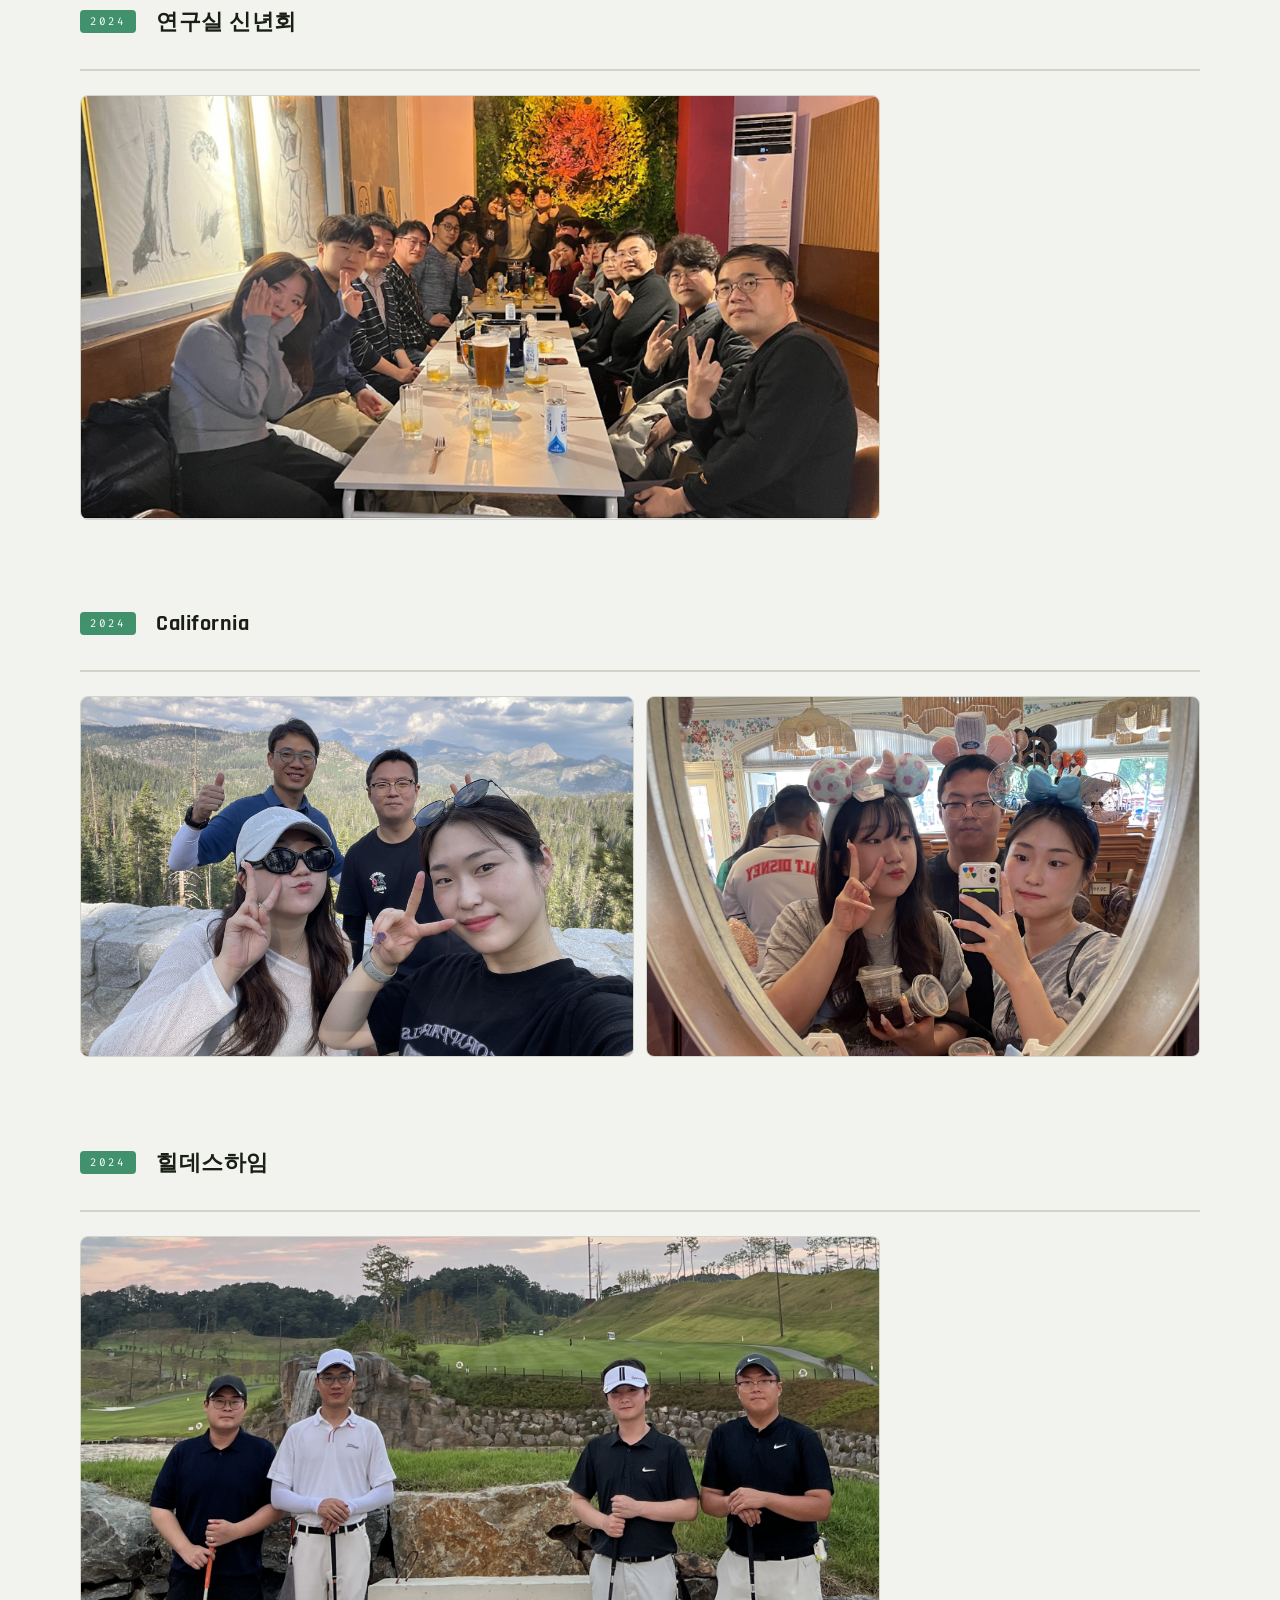
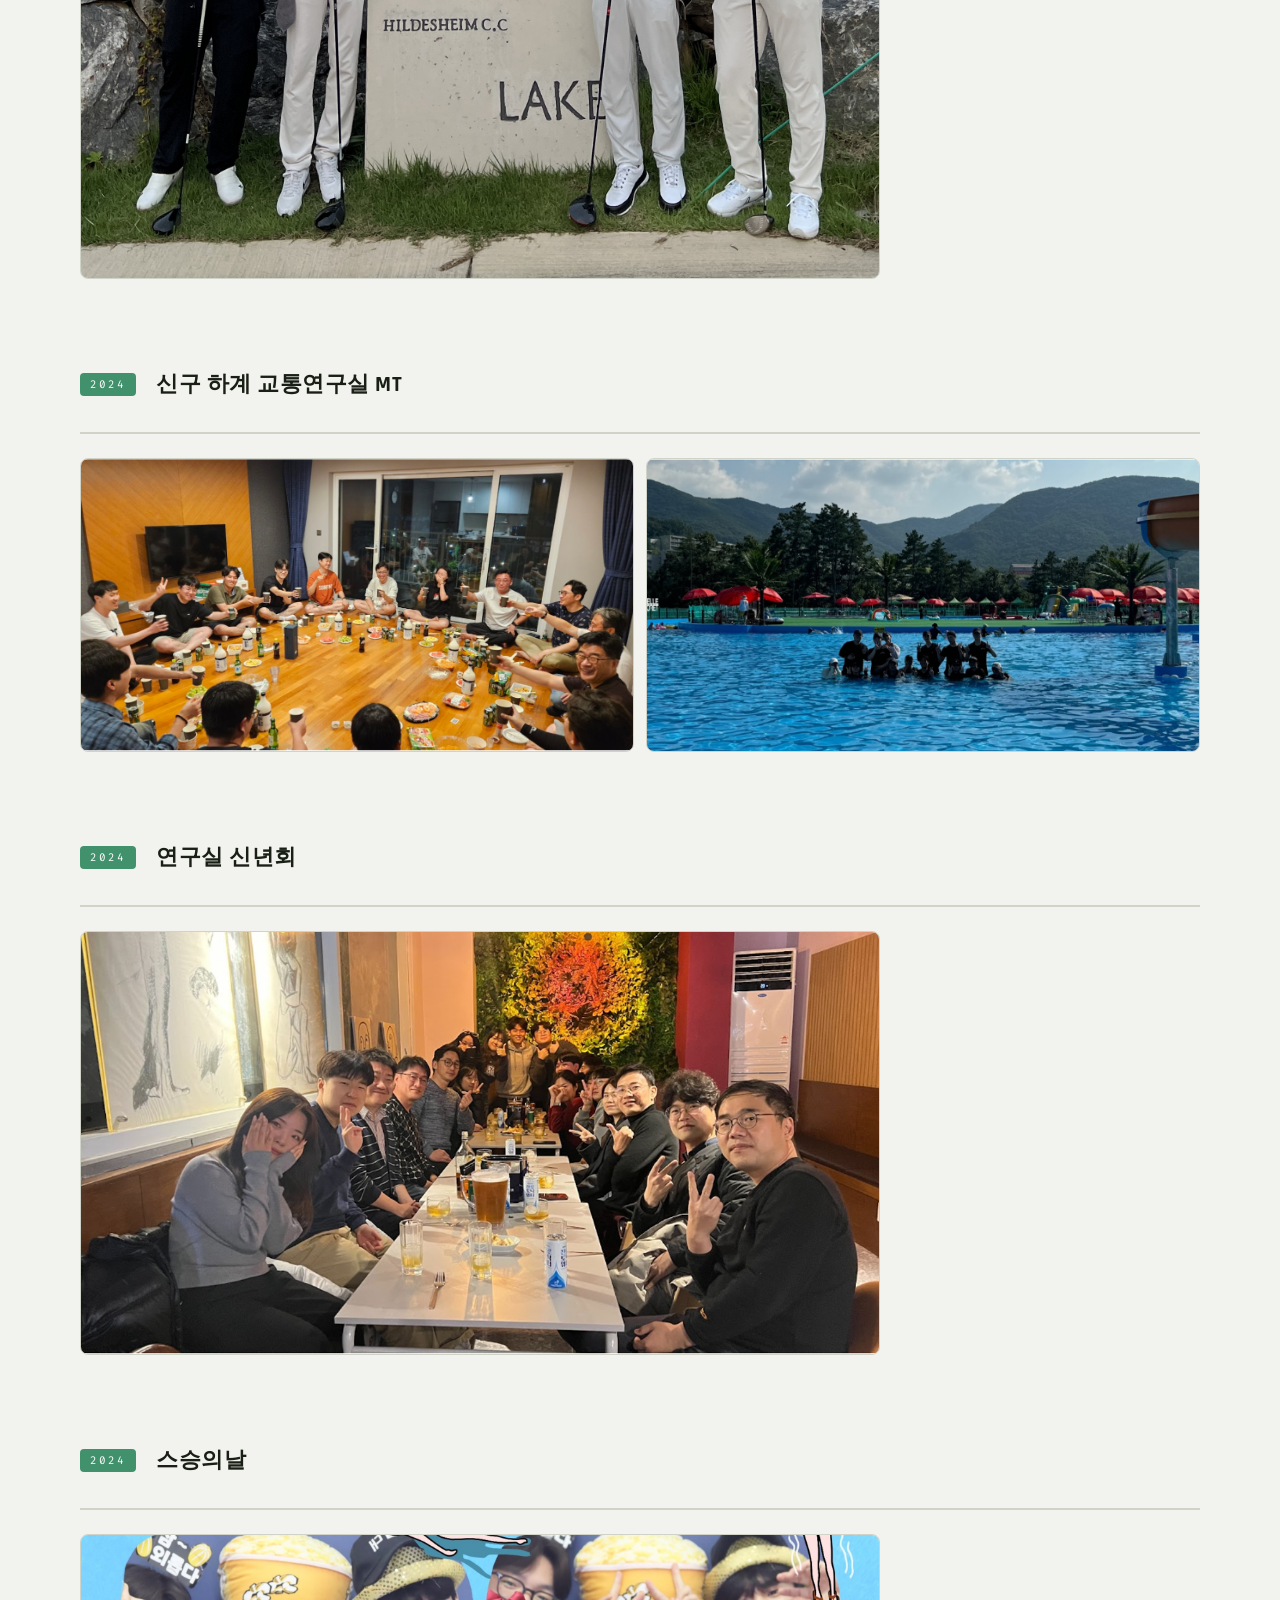
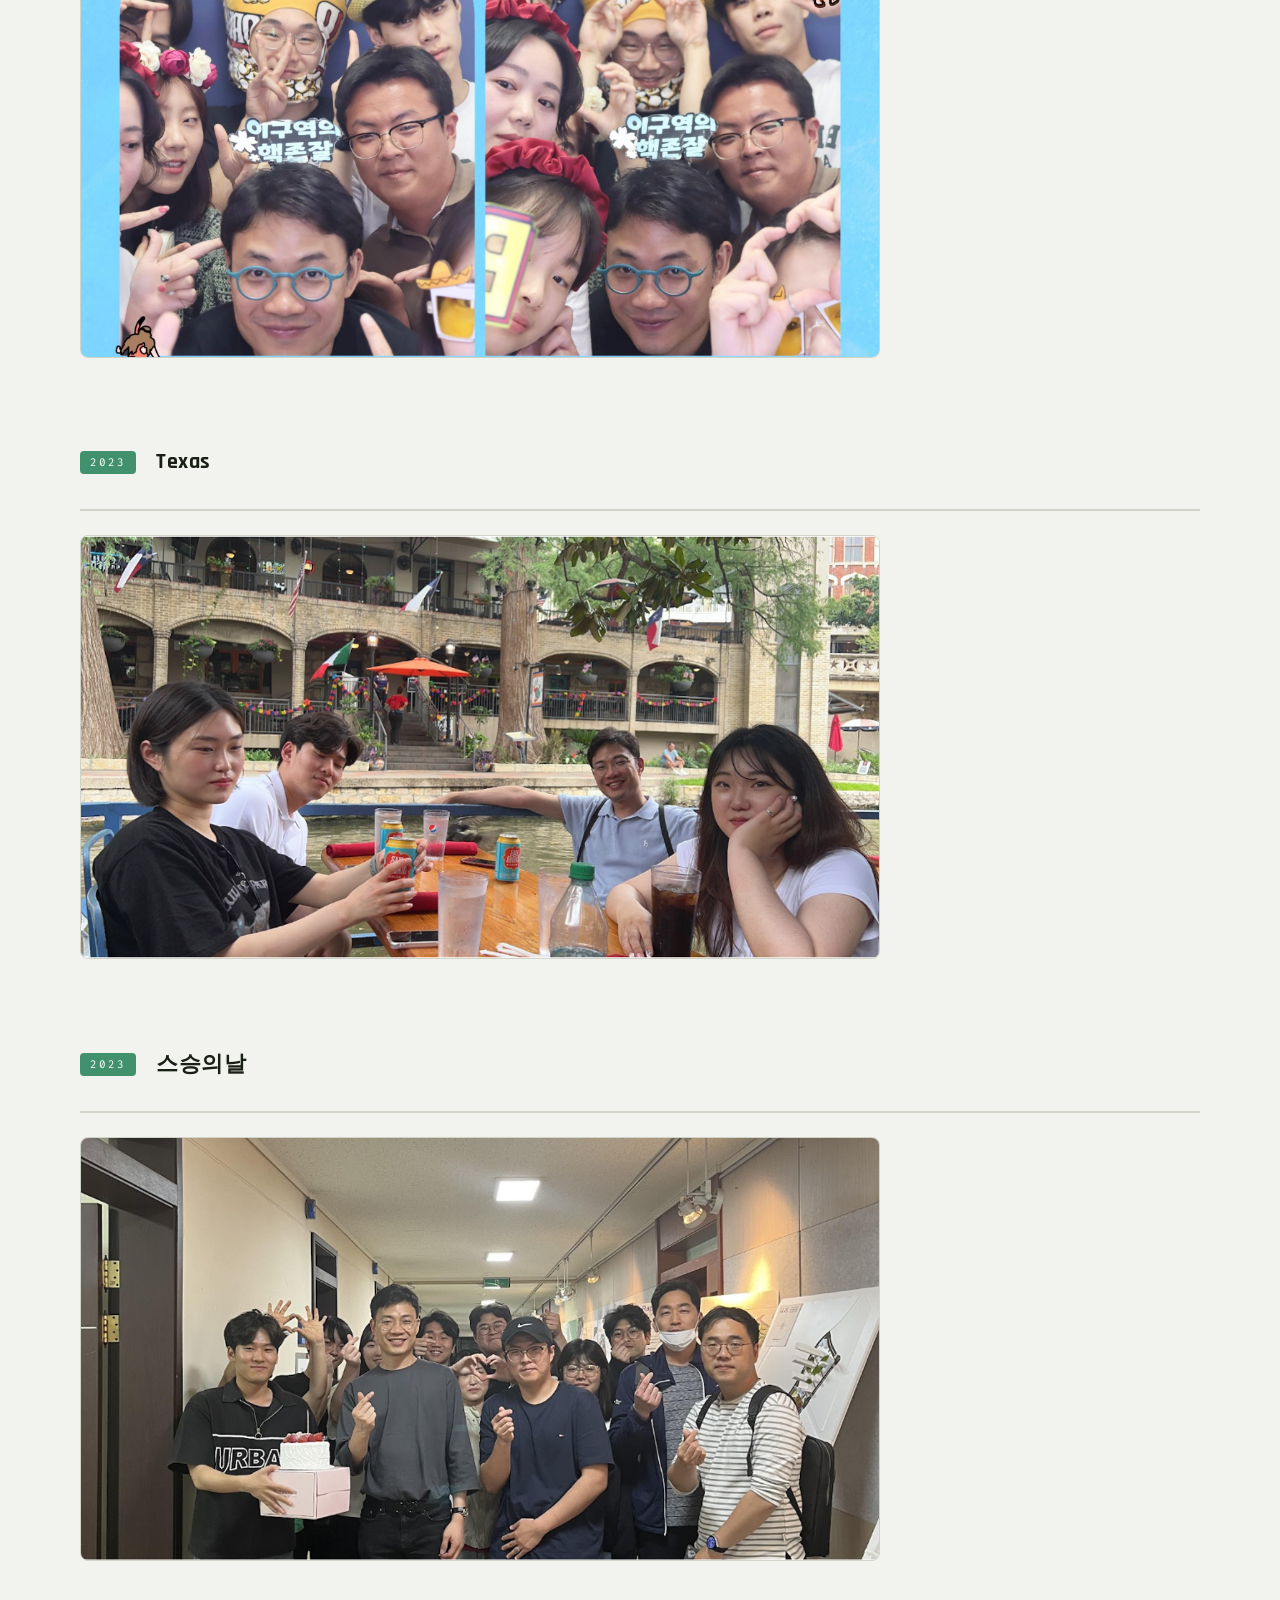
==== commit 0932da5d: "Update About.html" ====
--- a/About.html
+++ b/About.html
@@ -90,14 +90,14 @@
    </div>
    <div class="photo-grid cols-2">
      <div class="photo-card">
-       <img src="img/about/2025 스키-1.JPG" alt="2025 스키" loading="lazy"
+       <img src="img/about/2025 스키-1.jpg" alt="2025 스키" loading="lazy"
             onerror="this.style.display='none';this.nextElementSibling.style.display='flex'">
        <div class="placeholder" style="display:none">
          <svg width="40" height="40" viewBox="0 0 24 24" fill="none" stroke="currentColor" stroke-width="1.5"><rect x="3" y="3" width="18" height="18" rx="2"/><circle cx="8.5" cy="8.5" r="1.5"/><path d="m21 15-5-5L5 21"/></svg>
        </div>
      </div>
      <div class="photo-card">
-       <img src="img/about/2025 스키-2.JPG" alt="2025 스키" loading="lazy"
+       <img src="img/about/2025 스키-2.jpg" alt="2025 스키" loading="lazy"
             onerror="this.style.display='none';this.nextElementSibling.style.display='flex'">
        <div class="placeholder" style="display:none">
          <svg width="40" height="40" viewBox="0 0 24 24" fill="none" stroke="currentColor" stroke-width="1.5"><rect x="3" y="3" width="18" height="18" rx="2"/><circle cx="8.5" cy="8.5" r="1.5"/><path d="m21 15-5-5L5 21"/></svg>
@@ -155,14 +155,14 @@
    </div>
    <div class="photo-grid cols-2">
      <div class="photo-card">
-       <img src="img/about/2024 California_1.JPG" alt="2024 California" loading="lazy"
+       <img src="img/about/2024 California_1.jpg" alt="2024 California" loading="lazy"
             onerror="this.style.display='none';this.nextElementSibling.style.display='flex'">
        <div class="placeholder" style="display:none">
          <svg width="40" height="40" viewBox="0 0 24 24" fill="none" stroke="currentColor" stroke-width="1.5"><rect x="3" y="3" width="18" height="18" rx="2"/><circle cx="8.5" cy="8.5" r="1.5"/><path d="m21 15-5-5L5 21"/></svg>
        </div>
      </div>
      <div class="photo-card">
-       <img src="img/about/2024 California_2.JPG" alt="2024 California" loading="lazy"
+       <img src="img/about/2024 California_2.jpg" alt="2024 California" loading="lazy"
             onerror="this.style.display='none';this.nextElementSibling.style.display='flex'">
        <div class="placeholder" style="display:none">
          <svg width="40" height="40" viewBox="0 0 24 24" fill="none" stroke="currentColor" stroke-width="1.5"><rect x="3" y="3" width="18" height="18" rx="2"/><circle cx="8.5" cy="8.5" r="1.5"/><path d="m21 15-5-5L5 21"/></svg>
@@ -179,7 +179,7 @@
     </div>
     <div class="photo-grid cols-1">
       <div class="photo-card">
-        <img src="img/about/2024 힐데스하임.JPG" alt="2024 힐데스하임" loading="lazy"
+        <img src="img/about/2024 힐데스하임.jpg" alt="2024 힐데스하임" loading="lazy"
              onerror="this.style.display='none';this.nextElementSibling.style.display='flex'">
         <div class="placeholder" style="display:none">
           <svg width="40" height="40" viewBox="0 0 24 24" fill="none" stroke="currentColor" stroke-width="1.5"><rect x="3" y="3" width="18" height="18" rx="2"/><circle cx="8.5" cy="8.5" r="1.5"/><path d="m21 15-5-5L5 21"/></svg>
--- a/css/common-header.css
+++ b/css/common-header.css
@@ -0,0 +1,152 @@
+:root {
+  --bg: #F2F3EE;
+  --green-deep: #2D6A4F;
+  --green-mid: #40916C;
+  --green-light: #52B788;
+  --orange: #C06000;
+  --text: #1a1f16;
+  --text-sub: #4a5240;
+  --border: #d0d4c8;
+}
+
+header {
+  display: flex;
+  justify-content: space-between;
+  align-items: center;
+  padding: 18px 60px;
+  border-bottom: 1px solid var(--border);
+  background: #ffffff;
+  position: relative;
+  z-index: 100;
+}
+
+.logo {
+  font-family: Rajdhani, sans-serif;
+  font-weight: 700;
+  font-size: 26px;
+  letter-spacing: 2px;
+  text-decoration: none;
+  color: var(--text);
+}
+
+header nav {
+  display: flex;
+  align-items: center;
+}
+
+.nav-item {
+  position: relative;
+  margin-left: 28px;
+}
+
+.nav-item > a {
+  text-decoration: none;
+  font-family: "Fira Code", monospace;
+  font-size: 13px;
+  color: #6b7560;
+  letter-spacing: 1px;
+  padding: 6px 0;
+  display: flex;
+  align-items: center;
+  gap: 4px;
+  transition: .2s;
+  cursor: pointer;
+}
+
+.nav-item > a:hover {
+  color: var(--green-deep);
+}
+
+.nav-item.active > a {
+  color: var(--green-deep);
+  font-weight: 500;
+}
+
+.nav-item.active:not(.has-drop) > a::after,
+.nav-item.active.has-drop > a::before {
+  content: "";
+  position: absolute;
+  bottom: -3px;
+  left: 0;
+  right: 0;
+  height: 2px;
+  background: var(--green-deep);
+  border-radius: 2px;
+}
+
+.nav-item.has-drop > a .chevron {
+  font-size: 11px;
+  transition: .2s;
+  display: inline-block;
+}
+
+.nav-item:hover > a .chevron {
+  transform: rotate(180deg);
+}
+
+.dropdown {
+  position: absolute;
+  top: 100%;
+  padding-top: 20px;
+  left: 50%;
+  transform: translateX(-50%);
+  background: transparent;
+  opacity: 0;
+  pointer-events: none;
+  transition: opacity .2s;
+  z-index: 200;
+}
+
+.nav-item:hover .dropdown {
+  opacity: 1;
+  pointer-events: all;
+}
+
+.dropdown-inner {
+  background: #fff;
+  border: 1px solid var(--border);
+  border-radius: 8px;
+  overflow: hidden;
+  box-shadow: 0 12px 32px rgba(0, 0, 0, .1);
+  min-width: 160px;
+}
+
+.dropdown a {
+  display: block;
+  padding: 10px 18px;
+  font-family: "Fira Code", monospace;
+  font-size: 11px;
+  color: #4a5240;
+  text-decoration: none;
+  transition: .15s;
+  white-space: nowrap;
+  border-bottom: 1px solid #f0f2ec;
+}
+
+.dropdown a:last-child {
+  border-bottom: none;
+}
+
+.dropdown a:hover {
+  background: var(--bg);
+  color: var(--green-deep);
+  padding-left: 22px;
+}
+
+@media (max-width: 860px) {
+  header {
+    align-items: flex-start;
+    gap: 16px;
+    padding: 16px 22px;
+  }
+
+  header nav {
+    flex-wrap: wrap;
+    justify-content: flex-end;
+    gap: 8px 18px;
+  }
+
+  .nav-item {
+    margin-left: 0;
+  }
+}
--- a/css/about.css
+++ b/css/about.css
@@ -0,0 +1,260 @@
+:root {
+  --bg: #F2F3EE;
+  --green-deep: #2D6A4F;
+  --green-mid: #40916C;
+  --green-light: #52B788;
+  --orange: #C06000;
+  --text: #1a1f16;
+  --text-sub: #4a5240;
+  --border: #d0d4c8;
+}
+
+* {
+  box-sizing: border-box;
+}
+
+body {
+  margin: 0;
+  background: var(--bg);
+  font-family: 'Noto Sans KR', sans-serif;
+  color: var(--text);
+}
+
+.page-hero {
+  background: #fff;
+  border-bottom: 1px solid var(--border);
+  padding: 48px 80px 0;
+}
+
+.page-hero-top {
+  display: flex;
+  align-items: baseline;
+  gap: 16px;
+  margin-bottom: 28px;
+}
+
+.page-hero-top h1 {
+  font-family: Rajdhani, sans-serif;
+  font-size: 42px;
+  font-weight: 700;
+  margin: 0;
+  letter-spacing: 1px;
+}
+
+.page-hero-top span {
+  font-family: 'Fira Code', monospace;
+  font-size: 12px;
+  color: var(--green-mid);
+  letter-spacing: 2px;
+}
+
+.sub-nav {
+  display: flex;
+  gap: 0;
+}
+
+.sub-nav a {
+  font-family: 'Fira Code', monospace;
+  font-size: 12px;
+  color: #6b7560;
+  text-decoration: none;
+  padding: 12px 24px;
+  border-bottom: 2px solid transparent;
+  transition: .2s;
+  letter-spacing: 1px;
+}
+
+.sub-nav a:hover {
+  color: var(--green-deep);
+}
+
+.sub-nav a.active {
+  color: var(--green-deep);
+  border-bottom-color: var(--green-deep);
+  font-weight: 500;
+}
+
+/* About gallery */
+.about-wrap {
+  max-width: 1400px;
+  margin: 0 auto;
+  padding: 56px 80px 80px;
+}
+
+.event-block {
+  margin-bottom: 72px;
+}
+
+.event-header {
+  display: flex;
+  align-items: center;
+  gap: 20px;
+  margin-bottom: 24px;
+  padding-bottom: 14px;
+  border-bottom: 2px solid var(--border);
+}
+
+.event-year {
+  font-family: 'Fira Code', monospace;
+  font-size: 11px;
+  letter-spacing: 2px;
+  color: white;
+  background: var(--green-mid);
+  padding: 4px 10px;
+  border-radius: 4px;
+  flex-shrink: 0;
+}
+
+.event-title {
+  font-family: 'Rajdhani', sans-serif;
+  font-size: 22px;
+  font-weight: 700;
+  color: var(--text);
+  letter-spacing: 0.5px;
+}
+
+.photo-grid {
+  display: grid;
+  gap: 12px;
+}
+
+.photo-grid.cols-1 {
+  grid-template-columns: 1fr;
+  max-width: 800px;
+}
+
+.photo-grid.cols-2 {
+  grid-template-columns: repeat(2, 1fr);
+}
+
+.photo-grid.cols-3 {
+  grid-template-columns: repeat(3, 1fr);
+}
+
+.photo-grid.cols-4 {
+  grid-template-columns: repeat(2, 1fr);
+}
+
+.photo-grid.cols-5,
+.photo-grid.cols-6 {
+  grid-template-columns: repeat(3, 1fr);
+}
+
+.photo-card {
+  position: relative;
+  overflow: hidden;
+  border-radius: 8px;
+  background: var(--bg);
+  border: 1px solid var(--border);
+  aspect-ratio: 17:9;
+}
+
+.photo-card img {
+  width: 100%;
+  height: 100%;
+  object-fit: cover;
+  display: block;
+  transition: transform .4s ease;
+}
+
+.photo-card:hover img {
+  transform: scale(1.04);
+}
+
+.photo-card .placeholder {
+  width: 100%;
+  height: 100%;
+  display: flex;
+  flex-direction: column;
+  align-items: center;
+  justify-content: center;
+  gap: 8px;
+  color: var(--border);
+}
+
+.photo-card .placeholder svg {
+  opacity: .4;
+}
+
+.photo-card .placeholder span {
+  font-family: 'Fira Code', monospace;
+  font-size: 11px;
+  opacity: .5;
+}
+
+#lightbox {
+  display: none;
+  position: fixed;
+  inset: 0;
+  background: rgba(0,0,0,.88);
+  z-index: 9999;
+  align-items: center;
+  justify-content: center;
+}
+
+#lightbox.active {
+  display: flex;
+}
+
+#lightbox img {
+  max-width: 90vw;
+  max-height: 88vh;
+  object-fit: contain;
+  border-radius: 4px;
+  box-shadow: 0 8px 48px rgba(0,0,0,.6);
+}
+
+#lightbox-close {
+  position: fixed;
+  top: 24px;
+  right: 32px;
+  color: white;
+  font-size: 32px;
+  cursor: pointer;
+  line-height: 1;
+  opacity: .7;
+  transition: opacity .2s;
+}
+
+#lightbox-close:hover {
+  opacity: 1;
+}
+
+#lightbox-prev,
+#lightbox-nav,
+#lightbox-next {
+  position: fixed;
+  top: 50%;
+  transform: translateY(-50%);
+  color: white;
+  font-size: 36px;
+  cursor: pointer;
+  opacity: .6;
+  transition: opacity .2s;
+  user-select: none;
+  padding: 16px;
+}
+
+#lightbox-prev:hover,
+#lightbox-next:hover {
+  opacity: 1;
+}
+
+#lightbox-prev {
+  left: 16px;
+}
+
+#lightbox-next {
+  right: 16px;
+}
+
+#lightbox-caption {
+  position: fixed;
+  bottom: 20px;
+  left: 50%;
+  transform: translateX(-50%);
+  color: rgba(255,255,255,.7);
+  font-family: 'Fira Code', monospace;
+  font-size: 12px;
+  letter-spacing: 1px;
+}
--- a/css/mobile-fix.css
+++ b/css/mobile-fix.css
@@ -0,0 +1,190 @@
+html,
+body {
+  max-width: 100%;
+  overflow-x: hidden;
+}
+
+img,
+video {
+  max-width: 100%;
+  height: auto;
+}
+
+@media (max-width: 860px) {
+  header {
+    flex-direction: column;
+    align-items: flex-start;
+    padding: 16px 20px;
+  }
+
+  header nav {
+    width: 100%;
+    justify-content: flex-start;
+    align-items: flex-start;
+    gap: 10px 18px;
+  }
+
+  .nav-item {
+    margin-left: 0;
+  }
+
+  .dropdown {
+    left: 0;
+    transform: none;
+  }
+}
+
+@media (max-width: 640px) {
+  header nav {
+    display: grid;
+    grid-template-columns: repeat(2, minmax(0, 1fr));
+  }
+
+  .nav-item > a {
+    font-size: 12px;
+  }
+
+  .dropdown {
+    position: static;
+    display: none;
+    padding-top: 8px;
+    opacity: 1;
+    pointer-events: auto;
+    transform: none;
+  }
+
+  .nav-item:hover .dropdown,
+  .nav-item:focus-within .dropdown {
+    display: block;
+  }
+
+  .dropdown-inner {
+    min-width: 100%;
+    box-shadow: 0 8px 22px rgba(0, 0, 0, .08);
+  }
+
+  .hero,
+  .page-hero {
+    height: auto;
+    min-height: 0;
+    padding: 36px 20px;
+  }
+
+  .hero-wrap,
+  .page-hero-top,
+  .advisor-layout,
+  .research-app,
+  .projects-app {
+    display: block;
+  }
+
+  .hero-inner {
+    max-width: none;
+  }
+
+  .hero h1,
+  .page-hero h1 {
+    font-size: clamp(44px, 15vw, 64px);
+    line-height: .95;
+  }
+
+  .hero p,
+  .page-hero p {
+    font-size: 14px;
+    line-height: 1.7;
+  }
+
+  .hero-video {
+    position: relative;
+    width: 100%;
+    margin-top: 24px;
+  }
+
+  .stats,
+  .news,
+  .research-wrap,
+  .members-wrap,
+  .about-wrap,
+  .publication-main,
+  .projects-main {
+    width: auto;
+    max-width: 100%;
+    padding-left: 20px;
+    padding-right: 20px;
+  }
+
+  .stats {
+    display: grid;
+    grid-template-columns: repeat(2, minmax(0, 1fr));
+  }
+
+  .news-outer,
+  .news-viewport,
+  .news-slider {
+    max-width: 100%;
+  }
+
+  .news-card {
+    min-width: min(82vw, 360px);
+  }
+
+  .sub-nav,
+  .topic-chip-row,
+  .search-panel,
+  .projects-search-panel,
+  .search-bar,
+  .year-range-controls {
+    flex-wrap: wrap;
+  }
+
+  .search-panel,
+  .projects-search-panel,
+  .search-bar {
+    display: grid;
+    grid-template-columns: 1fr;
+  }
+
+  .publication-sidebar,
+  .projects-sidebar {
+    width: auto;
+    max-width: 100%;
+    margin-bottom: 24px;
+  }
+
+  .paper-grid,
+  .project-list,
+  .pub-list,
+  .member-grid,
+  .advisee-grid,
+  .alumni-grid,
+  .photo-grid,
+  .photo-grid.cols-2,
+  .photo-grid.cols-3,
+  .photo-grid.cols-4,
+  .photo-grid.cols-5,
+  .photo-grid.cols-6 {
+    display: grid;
+    grid-template-columns: 1fr;
+  }
+
+  .pub-item,
+  .patent-item,
+  .proj-item,
+  .pub-card,
+  .member-card,
+  .advisor-profile-card {
+    max-width: 100%;
+  }
+
+  .advisor-photo-col,
+  .advisor-bio-col {
+    width: auto;
+    max-width: 100%;
+  }
+
+  .advisor-photo-wrap {
+    max-width: 320px;
+    margin-left: auto;
+    margin-right: auto;
+  }
+}
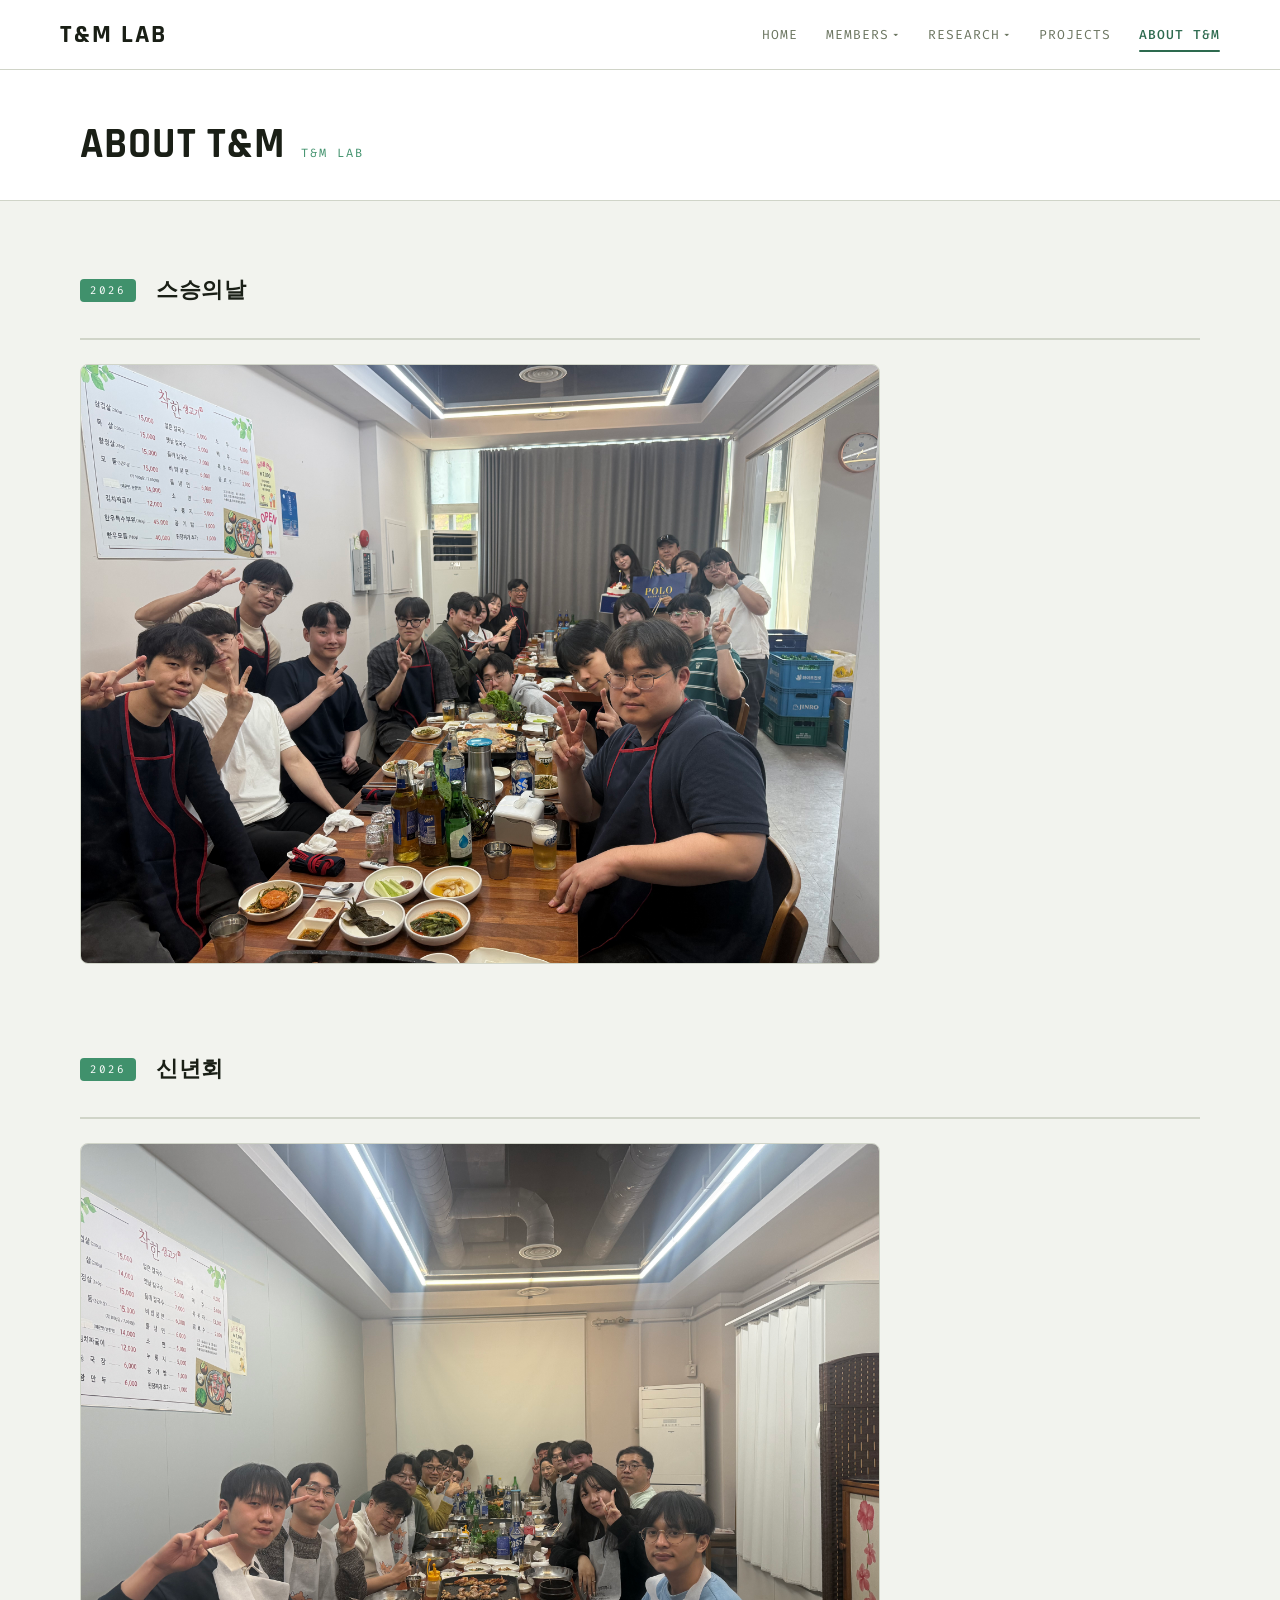
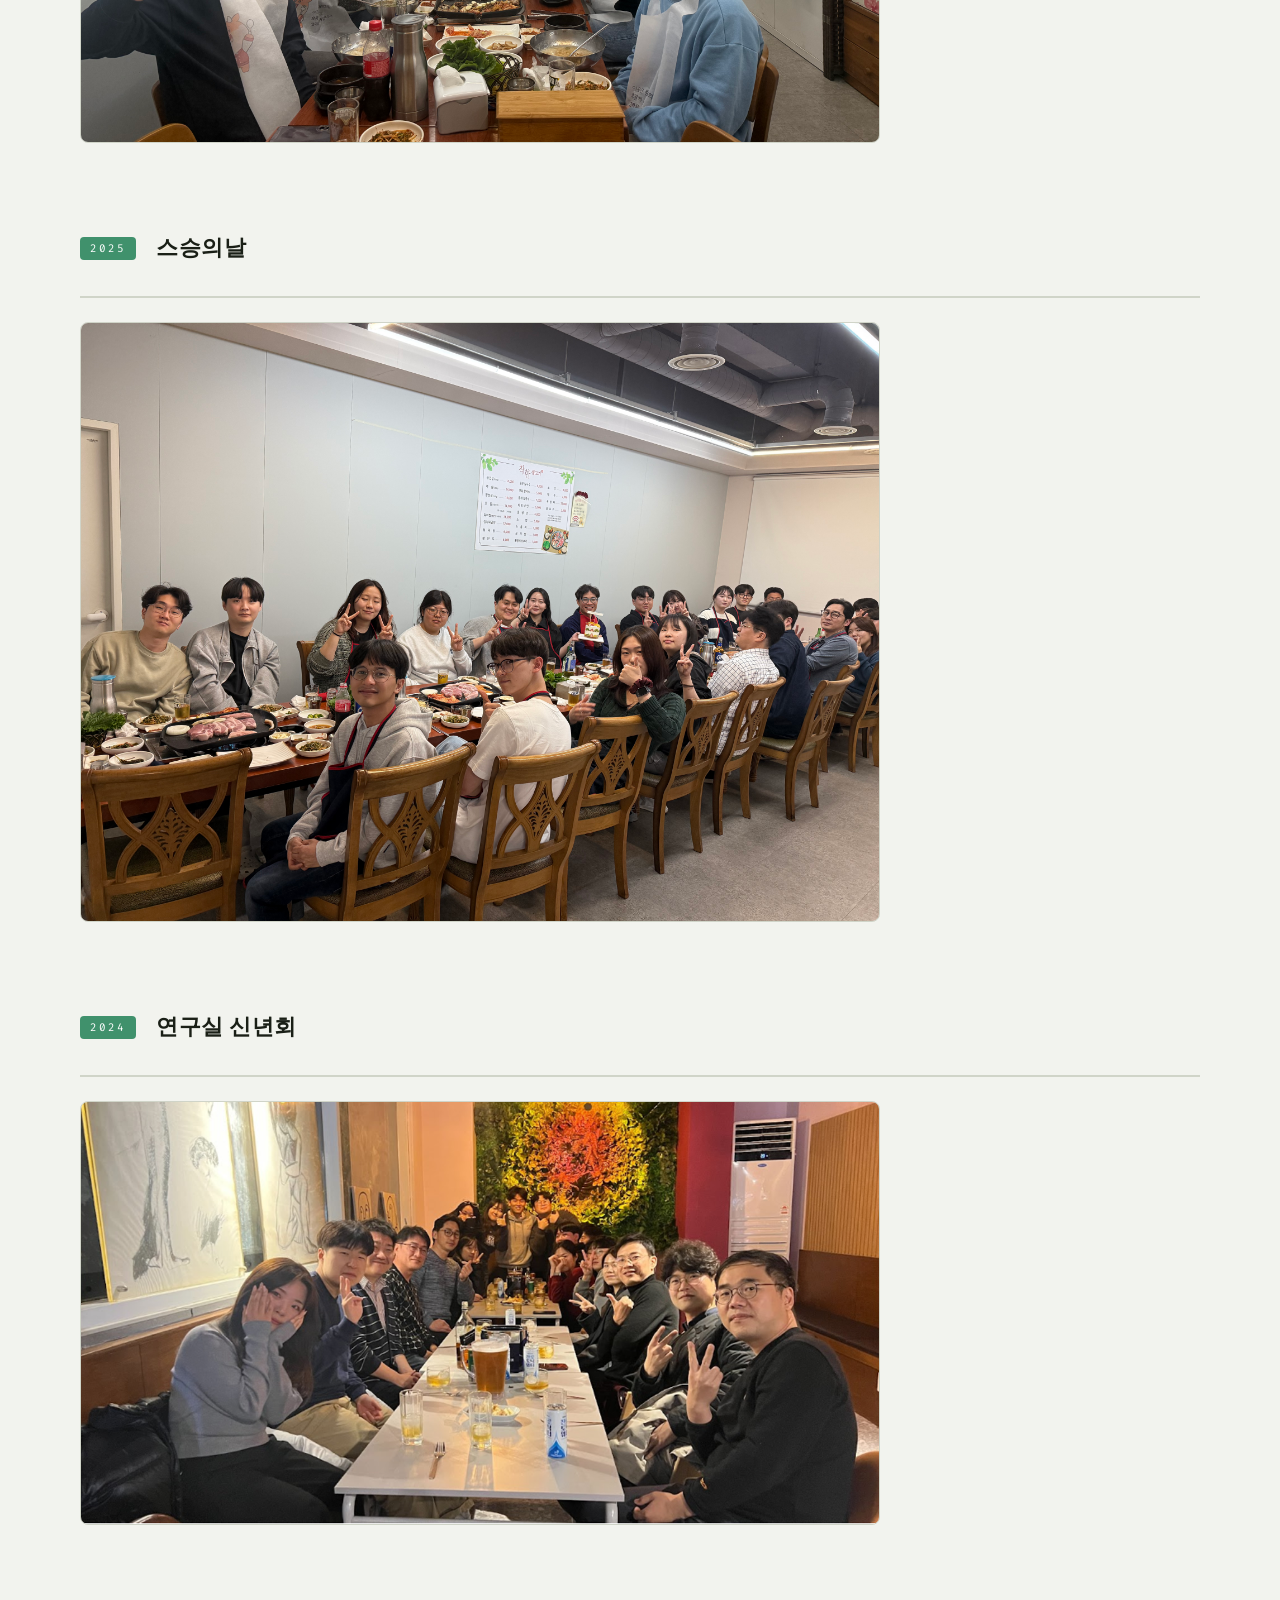
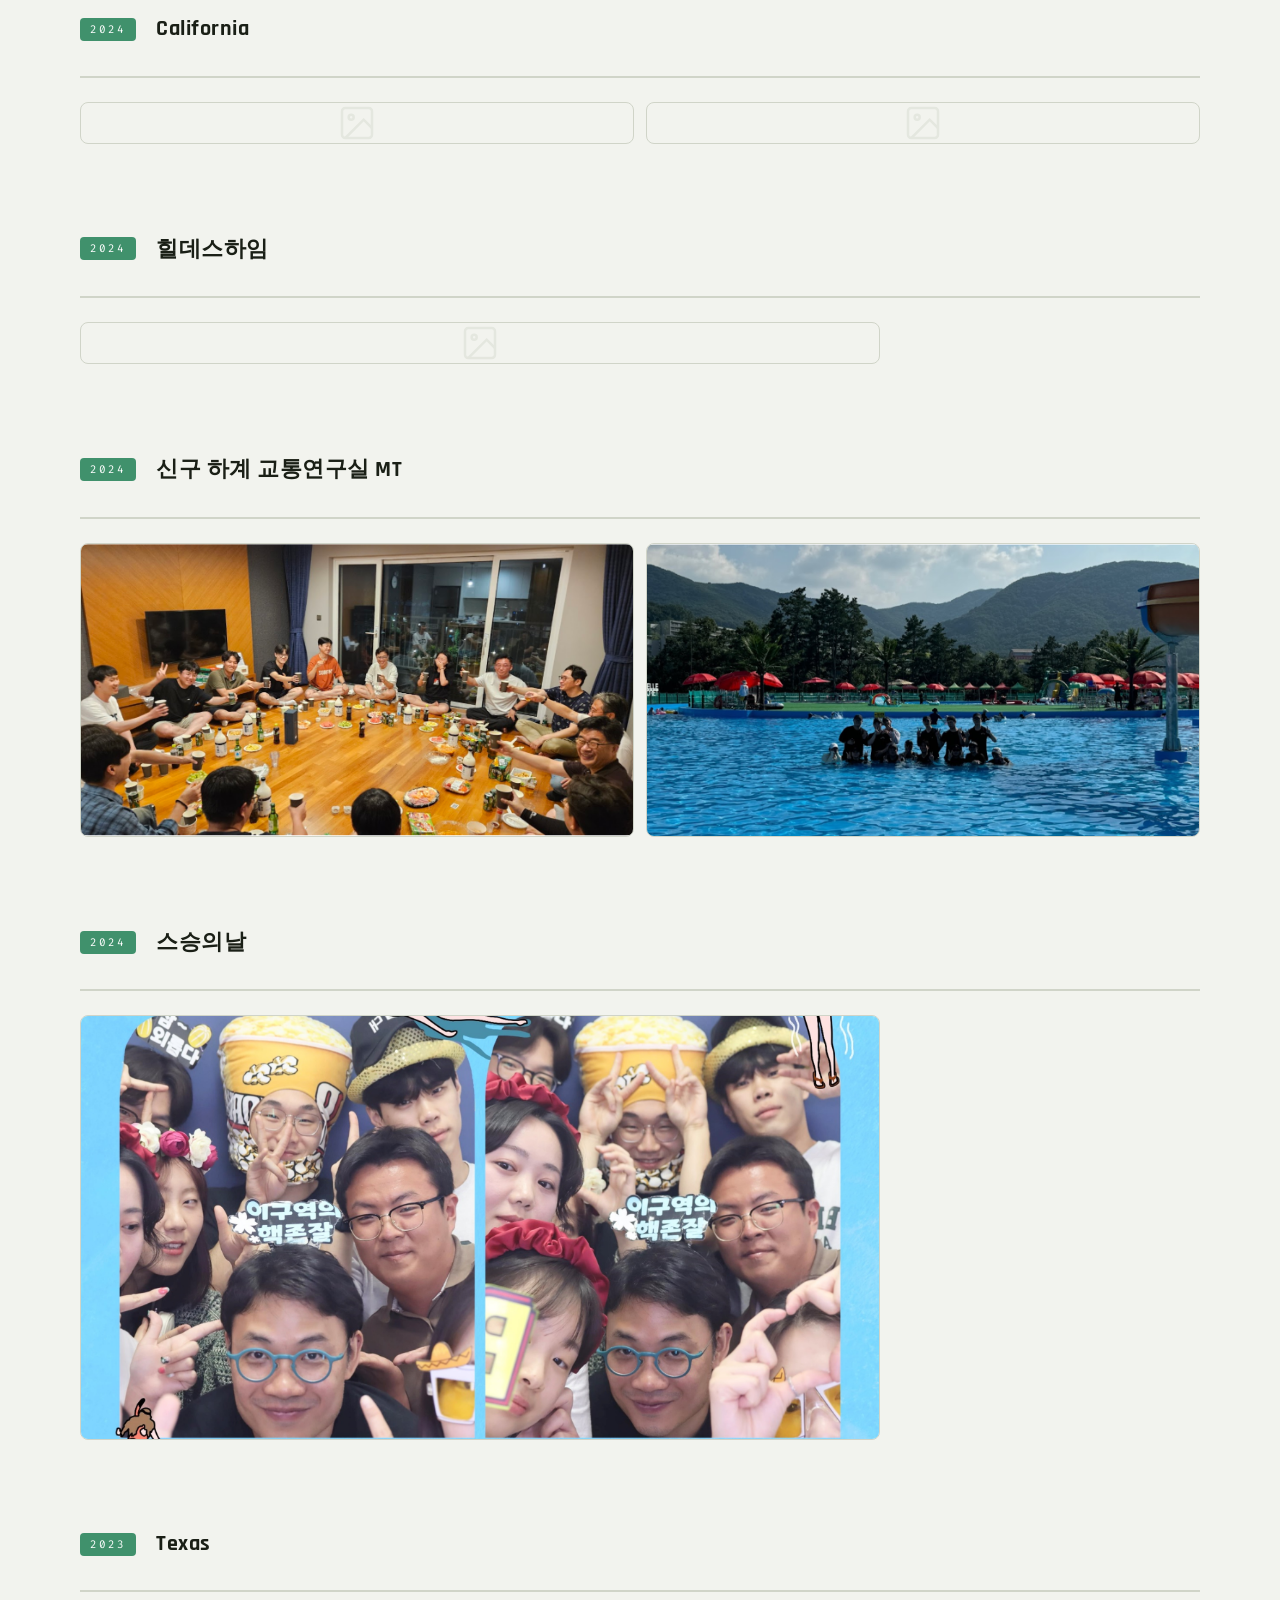
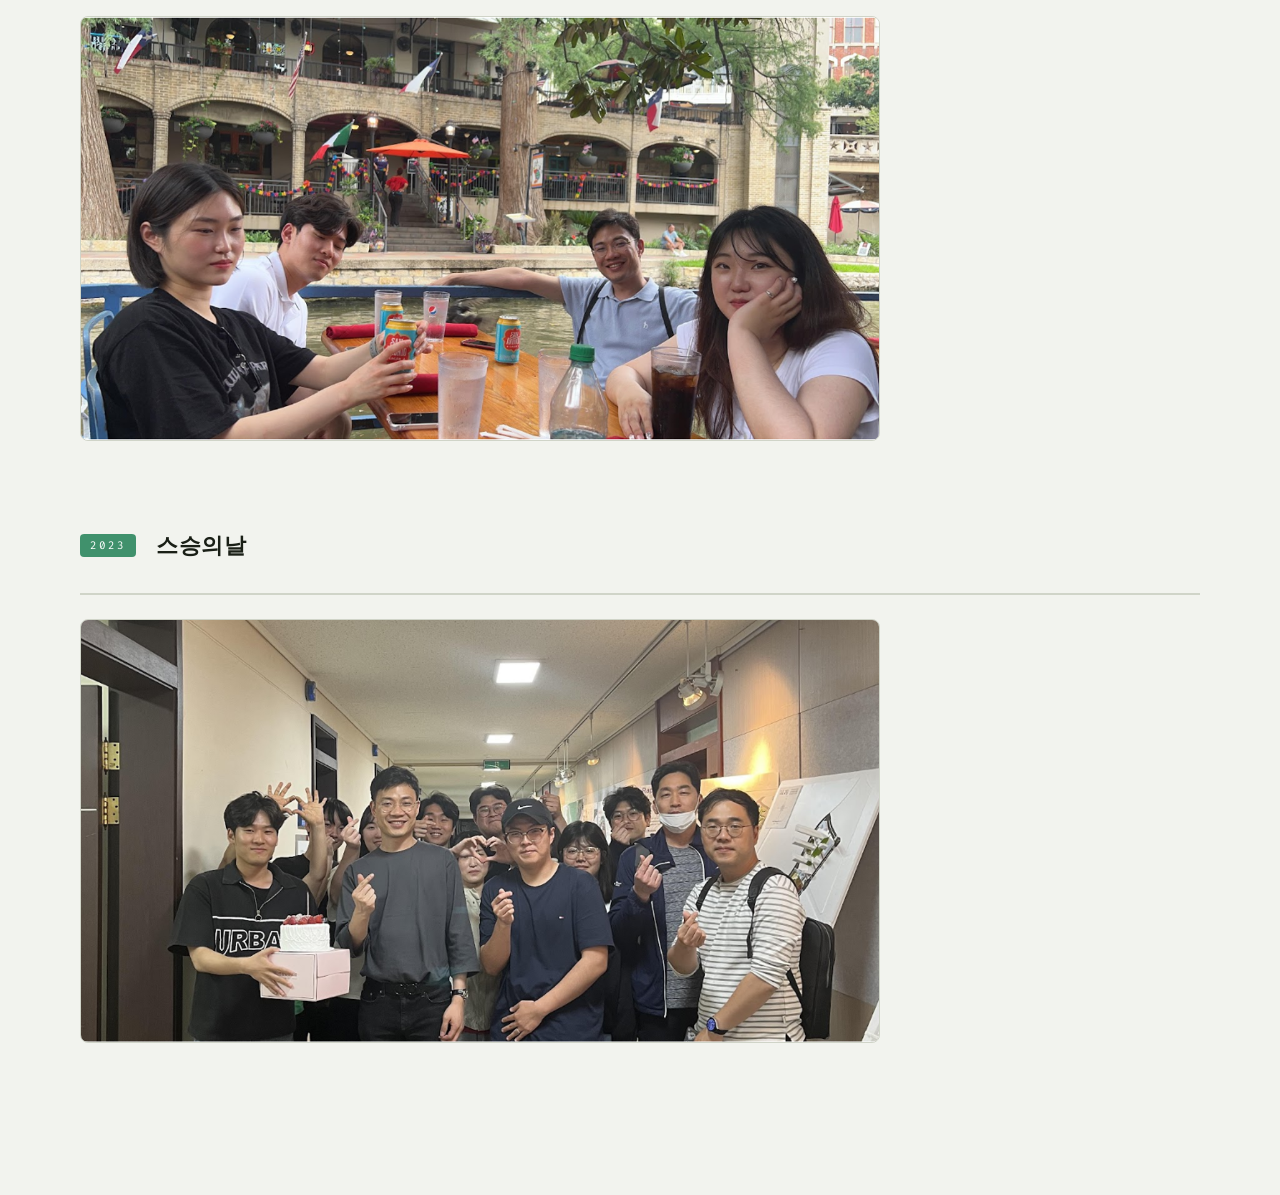
==== commit 03492e1a: "Add files via upload" ====
--- a/About.html
+++ b/About.html
@@ -82,33 +82,7 @@
     </div>
   </div>
   
-  <!-- ── 2025 스키 ── -->
- <div class="event-block">
-   <div class="event-header">
-     <span class="event-year">2025</span>
-     <h2 class="event-title">스키</h2>
-   </div>
-   <div class="photo-grid cols-2">
-     <div class="photo-card">
-       <img src="img/about/2025 스키-1.jpg" alt="2025 스키" loading="lazy"
-            onerror="this.style.display='none';this.nextElementSibling.style.display='flex'">
-       <div class="placeholder" style="display:none">
-         <svg width="40" height="40" viewBox="0 0 24 24" fill="none" stroke="currentColor" stroke-width="1.5"><rect x="3" y="3" width="18" height="18" rx="2"/><circle cx="8.5" cy="8.5" r="1.5"/><path d="m21 15-5-5L5 21"/></svg>
-       </div>
-     </div>
-     <div class="photo-card">
-       <img src="img/about/2025 스키-2.jpg" alt="2025 스키" loading="lazy"
-            onerror="this.style.display='none';this.nextElementSibling.style.display='flex'">
-       <div class="placeholder" style="display:none">
-         <svg width="40" height="40" viewBox="0 0 24 24" fill="none" stroke="currentColor" stroke-width="1.5"><rect x="3" y="3" width="18" height="18" rx="2"/><circle cx="8.5" cy="8.5" r="1.5"/><path d="m21 15-5-5L5 21"/></svg>
-       </div>
-     </div>
-     
-   </div>
- </div>
-
-    
-
+  
 
   
   <!-- ── 2025 스승의날 ── -->
@@ -155,14 +129,14 @@
    </div>
    <div class="photo-grid cols-2">
      <div class="photo-card">
-       <img src="img/about/2024 California_1.jpg" alt="2024 California" loading="lazy"
+       <img src="img/about/2024 California_1.JPG" alt="2024 California" loading="lazy"
             onerror="this.style.display='none';this.nextElementSibling.style.display='flex'">
        <div class="placeholder" style="display:none">
          <svg width="40" height="40" viewBox="0 0 24 24" fill="none" stroke="currentColor" stroke-width="1.5"><rect x="3" y="3" width="18" height="18" rx="2"/><circle cx="8.5" cy="8.5" r="1.5"/><path d="m21 15-5-5L5 21"/></svg>
        </div>
      </div>
      <div class="photo-card">
-       <img src="img/about/2024 California_2.jpg" alt="2024 California" loading="lazy"
+       <img src="img/about/2024 California_2.JPG" alt="2024 California" loading="lazy"
             onerror="this.style.display='none';this.nextElementSibling.style.display='flex'">
        <div class="placeholder" style="display:none">
          <svg width="40" height="40" viewBox="0 0 24 24" fill="none" stroke="currentColor" stroke-width="1.5"><rect x="3" y="3" width="18" height="18" rx="2"/><circle cx="8.5" cy="8.5" r="1.5"/><path d="m21 15-5-5L5 21"/></svg>
@@ -179,7 +153,7 @@
     </div>
     <div class="photo-grid cols-1">
       <div class="photo-card">
-        <img src="img/about/2024 힐데스하임.jpg" alt="2024 힐데스하임" loading="lazy"
+        <img src="img/about/2024 힐데스하임.JPG" alt="2024 힐데스하임" loading="lazy"
              onerror="this.style.display='none';this.nextElementSibling.style.display='flex'">
         <div class="placeholder" style="display:none">
           <svg width="40" height="40" viewBox="0 0 24 24" fill="none" stroke="currentColor" stroke-width="1.5"><rect x="3" y="3" width="18" height="18" rx="2"/><circle cx="8.5" cy="8.5" r="1.5"/><path d="m21 15-5-5L5 21"/></svg>
@@ -209,24 +183,6 @@
         <div class="placeholder" style="display:none">
           <svg width="40" height="40" viewBox="0 0 24 24" fill="none" stroke="currentColor" stroke-width="1.5"><rect x="3" y="3" width="18" height="18" rx="2"/><circle cx="8.5" cy="8.5" r="1.5"/><path d="m21 15-5-5L5 21"/></svg>
           <span>img/about/2024_mt_02.jpg</span>
-        </div>
-      </div>
-    </div>
-  </div>
-
-  <!-- ── 2024 연구실 신년회 ── -->
-  <div class="event-block">
-    <div class="event-header">
-      <span class="event-year">2024</span>
-      <h2 class="event-title">연구실 신년회</h2>
-    </div>
-    <div class="photo-grid cols-1">
-      <div class="photo-card">
-        <img src="img/about/2024 연구실 신년회.png" alt="2024 신년회" loading="lazy"
-             onerror="this.style.display='none';this.nextElementSibling.style.display='flex'">
-        <div class="placeholder" style="display:none">
-          <svg width="40" height="40" viewBox="0 0 24 24" fill="none" stroke="currentColor" stroke-width="1.5"><rect x="3" y="3" width="18" height="18" rx="2"/><circle cx="8.5" cy="8.5" r="1.5"/><path d="m21 15-5-5L5 21"/></svg>
-          <span>img/about/2024_newyear_01.jpg</span>
         </div>
       </div>
     </div>
